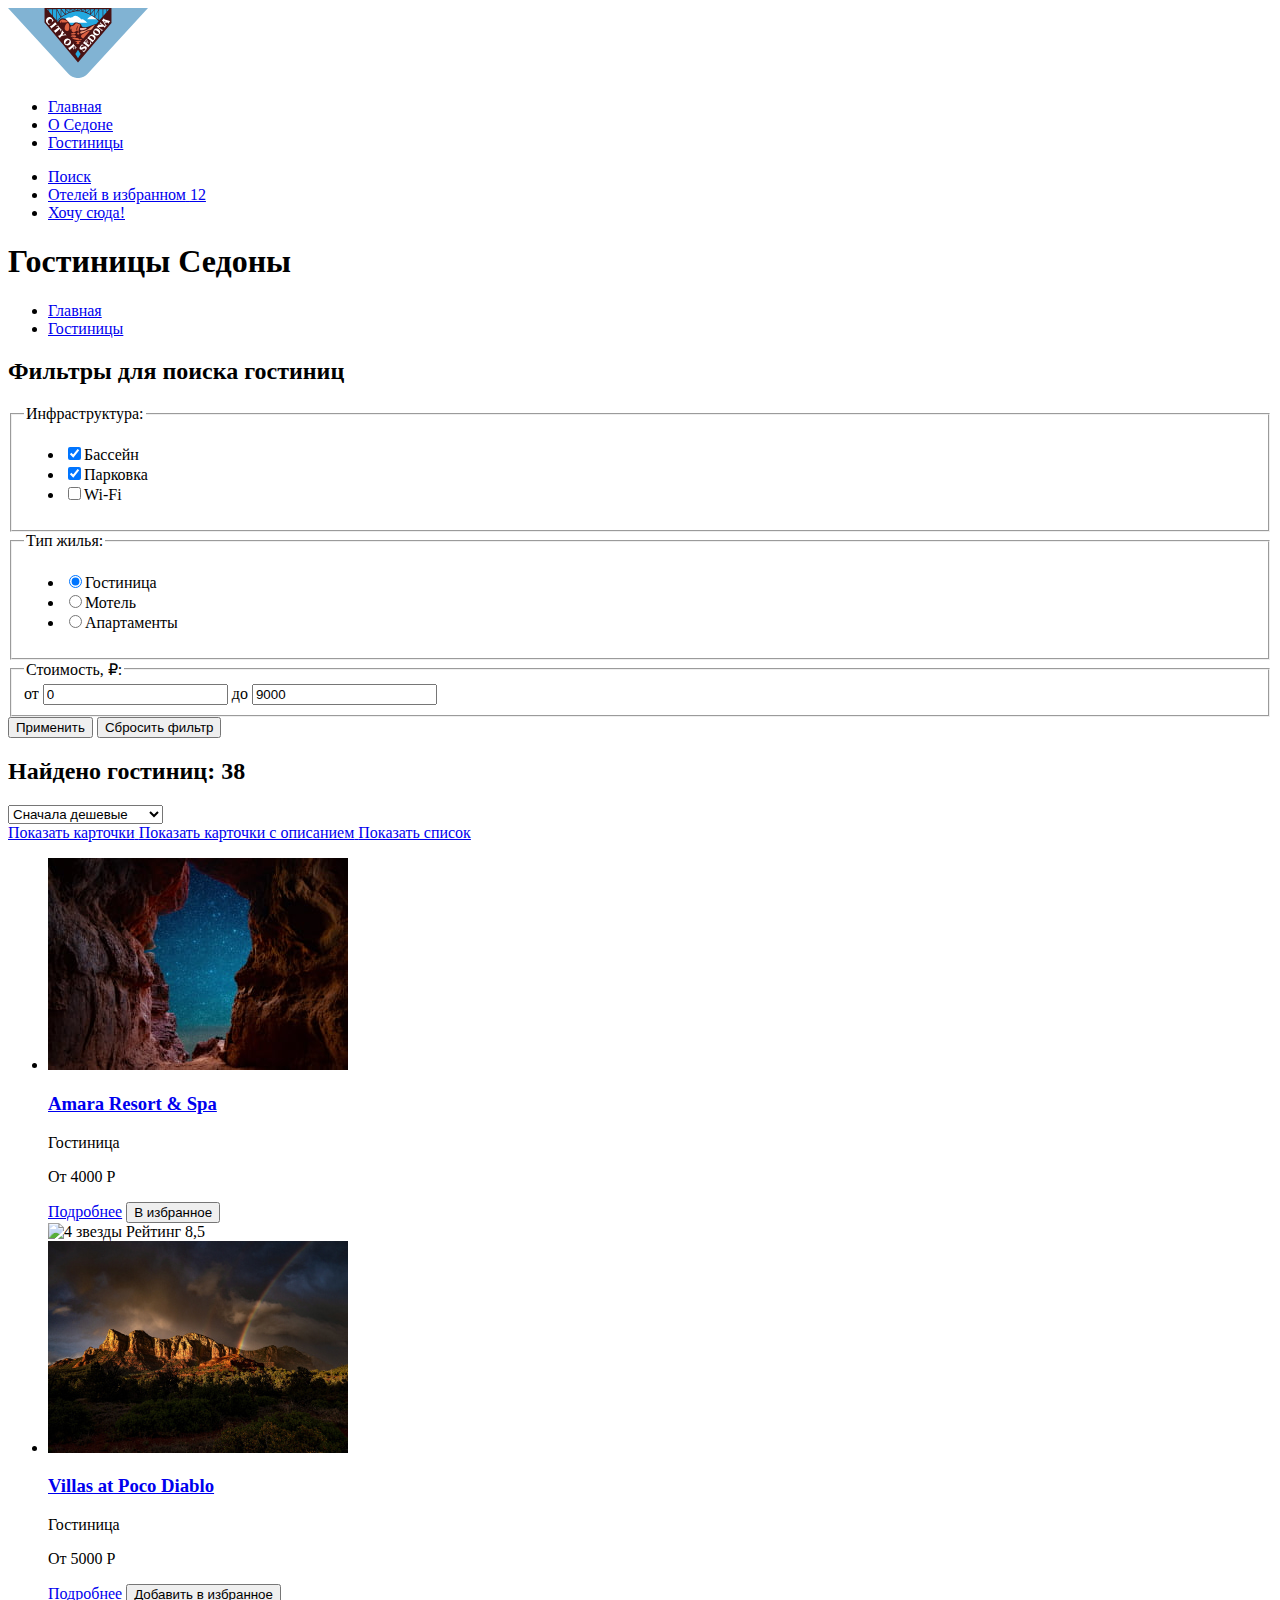
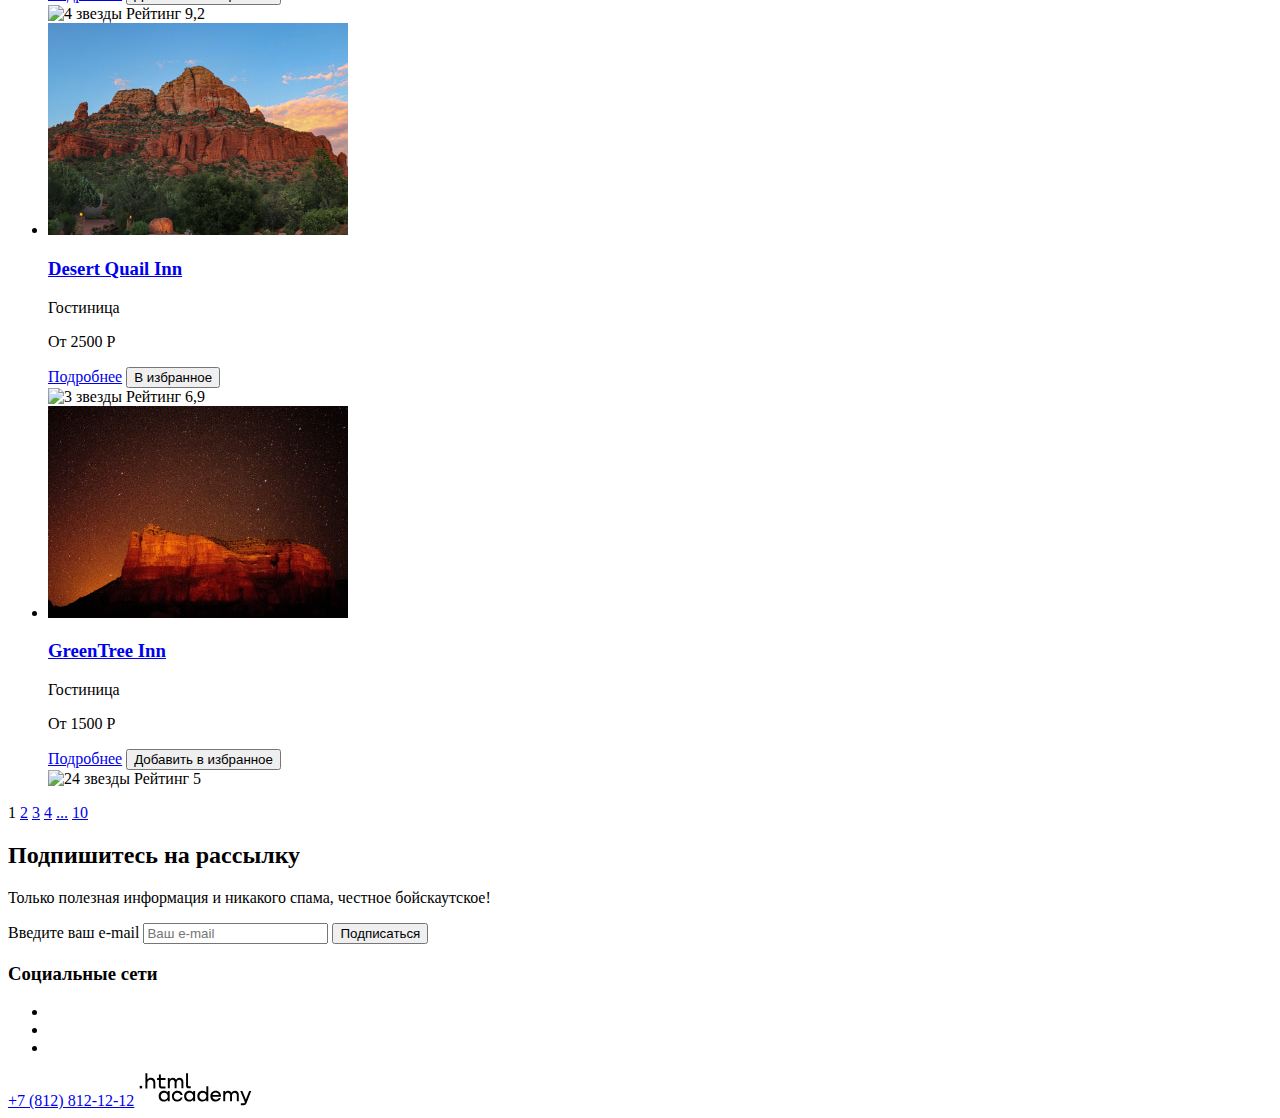
==== catalog.html @ e969164b "Исправляет контентные изображения" ====
<!DOCTYPE html>
<html lang="ru">

  <head>
    <meta charset="utf-8">
    <title>HTML Academy: Седона</title>
  </head>
    <!--header-->
    <header class="page-header">
      <a class="header-logo-link" href="index.html">
        <img class="header-logo" src="images/logo_header.svg" width="140" height="70" alt="Логотип Седоны">
      </a>
      <nav class="navigation">
        <ul class="navigation-list">
          <li class="navigation-item">
            <a class="navigation-link navigation-link-current" href="index.html" aria-current="page">Главная</a>
          </li>
          <li class="navigation-item">
            <a class="navigation-link" href="about.html">О Cедоне</a>
          </li>
          <li class="navigation-item">
            <a class="navigation-link" href="catalog.html">Гостиницы</a>
          </li>
        </ul>
      </nav>
      <nav class="navigation">
        <ul class="navigation-list navigation-user">
          <li class="navigation-user-item">
            <a class="navigation-link" href="#">
              <span class="visually-hidden">Поиск</span>
            </a>
          </li>
          <li class="navigation-user-item">
            <a class="navigation-link" href="#">
              <span class="visually-hidden">Отелей в избранном</span>
              <span class="count">12</span>
            </a>
          </li>
          <li class="navigation-user-item">
            <a class="navigation-link" href="#"> Хочу сюда!</a>
          </li>
        </ul>
      </nav>
    </header>

    <!--Основная часть страницы-->
    <main class="main-inner">
      <section class="inner-title">
        <h1 class="inner-title">Гостиницы Седоны</h1>
        <ul class="breadcrumbs">
          <li class="breadcrumbs-list">
            <a class="breadcrumbs-item" href="index.html">
              <span class="breadcrumbs-hidden">Главная</span>
            </a>
          </li>
          <li class="breadcrumbs-list">
            <a class="breadcrumbs-item" href="catalog.html">Гостиницы</a>
          </li>
        </ul>
      </section>
      <section class="catalog-hotels">
        <h2 class="visually-hidden">Фильтры для поиска гостиниц</h2>
        <form class="catalog-filters" action="https://echo.htmlacademy.ru/courses" method="get">
          <fieldset class="catalog-filters-group">
            <legend>Инфраструктура:</legend>
            <ul class="catalog-filters-list">
              <li class="catalog-filters-item">
                <label class="control">
                  <input class="control-input" type="checkbox" name="swimmingpool" checked>Бассейн
                </label>
              </li>
              <li class="catalog-filters-item">
                <label>
                  <input class="control-input" type="checkbox" name="parking" checked>Парковка
                </label>
              </li>
              <li class="catalog-filters-item">
                <label>
                  <input class="control-input" type="checkbox" name="wifi">Wi-Fi
                </label>
              </li>
            </ul>
          </fieldset>
          <fieldset>
            <legend>Тип жилья:</legend>
            <ul class="catalog-filters-list">
              <li class="catalog-filters-item">
                <label class="control">
                  <input class="control-input" type="radio" name="hotel-group" value="hotel" checked>Гостиница
                </label>
              </li>
              <li class="catalog-filters-item">
                <label>
                  <input class="control-input" type="radio" name="hotel-group" value="motel">Мотель
                </label>
              </li>
              <li class="catalog-filters-item">
                <label>
                  <input class="control-input" type="radio" name="hotel-group" value="apartments">Апартаменты
                </label>
              </li>
            </ul>
          </fieldset>
        </form>
        <form action="#" method="get">
          <fieldset>
            <legend class="catalog-filters-titles">Стоимость, ₽: </legend>
            <label>от
              <input class="field" type="number" name="price-from" value="0">
            </label>
            <label>до
              <input class="field" type="number" name="price-to" value="9000"></label>
          </fieldset>
          <button type="submit">Применить</button>
          <button type="reset">Сбросить фильтр</button>
        </form>
      </section>

      <section class="search-hotels">
        <h2 class="search-hotels-titles"> Найдено гостиниц: 38</h2>
        <select class="select-control" aria-label="сортировка">
          <option value="cheap">Сначала дешевые</option>
          <option value="expensive">Сначала дорогие</option>
          <option value="popular">Сначала популярные</option>
        </select>
        <div class="sort">
          <a class="sort sort-current" href="catalog.html?view=tile">
            <span class="visually-hidden">Показать карточки</span>
          </a>
          <a class="sort" href="catalog.html?view=card">
            <span class="visually-hidden">Показать карточки c описанием</span>
          </a>
          <a class="sort" href="catalog.html?view=list">
            <span class="visually-hidden">Показать список</span>
          </a>
          <!--Список гостиниц-->
        </div>
        <ul class="product-list">
          <li class="hotel-card">
            <a class="hotel-card-link" href="#">
              <img class="hotel-card-image" src="images/hotels/amara_resort_spa.jpg" width="300" height="212"  alt="Грот и звездное небо">
              <h3 class="hotel-card-title">Amara Resort & Spa</h3>
            </a>
            <p class="hotel-card-group">Гостиница</p>
            <p class="hotel-card-price">От 4000 Р</p>
            <a class="show-more" href="#">Подробнее</a>
            <button class="favotite">В избранное</button> <!-- почему у button используем class, почему нельзя type -->
            <div class="rating">
              <a class="rating-star-result" hidden>Звездность</a>
              <img class="rating-star-result" src="#" alt="4 звезды">
              <a class="reputation-result">Рейтинг 8,5</a>
            </div>
          </li>
          <li class="hotel-item">
            <a class="hotel-card-link" href="#">
              <img class="hotel-card-image" src="images/hotels/villas_at_poco_diablo.jpg" width="300" height="212" alt="Радуга в горах">
              <h3 class="hotel-card-title">Villas at Poco Diablo</h3>
            </a>
            <p class="hotel-card-group">Гостиница</p>
            <p class="hotel-card-price">От 5000 Р</p>
            <a class="show-more" href="#">Подробнее</a>
            <button class="favotite">Добавить в избранное</button>
            <div class="rating">
              <a class="rating-star-result" hidden>Звездность</a>
              <img class="rating-star-result" src="#" alt="4 звезды">
              <a class="reputation-result">Рейтинг 9,2</a>
            </div>
          </li>
          <li class="hotel-item">
            <a class="hotel-card-link" href="#">
              <img class="hotel-card-image" src="images/hotels/desert_quai_inn.jpg" width="300" height="212" alt="Голубое небо на фоне горы">
              <h3 class="hotel-card-title">Desert Quail Inn</h3>
            </a>
            <p class="hotel-card-group">Гостиница</p>
            <p class="hotel-card-price">От 2500 Р</p>
            <a class="show-more" href="#">Подробнее</a>
            <button class="favotite">В избранное</button>
            <div class="rating">
              <a class="rating-star-result" hidden>Звездность</a>
              <img class="rating-star-result" src="#" alt="3 звезды">
              <a class="reputation-result">Рейтинг 6,9</a>
            </div>
          </li>
          <li class="hotel-item">
            <a class="hotel-card-link" href="#">
              <img class="hotel-card-image" src="images/hotels/gree_tree_inn.jpg" width="300" height="212" alt="Горы на фоне звездного неба">
              <h3 class="hotel-card-title">GreenTree Inn</h3>
            </a>
            <p class="hotel-card-group">Гостиница</p>
            <p class="hotel-card-price">От 1500 Р</p>
            <a class="show-more" href="#">Подробнее</a>
            <button class="favotite">Добавить в избранное</button>
            <div class="rating">
              <a class="rating-star-result" hidden>Звездность</a>
              <img class="rating-star-result" src="#" alt="24 звезды">
              <a class="reputation-result">Рейтинг 5</a>
            </div>
          </li>
        </ul>
      </section>

      <nav class="pagination">
        <a class="pagination_link pagination_current">1</a>
        <a class="pagination_link" href="#">2</a>
        <a class="pagination_link" href="#">3</a>
        <a class="pagination_link" href="#">4</a>
        <a class="pagination_link" href="#">...</a>
        <a class="pagination_link" href="#">10</a>
      </nav>
      <section class="subscription">
        <h2 class="subscription-title">Подпишитесь на рассылку</h2>
        <p class="subscription-description">Только полезная информация и никакого спама, честное бойскаутское!</p>
        <form class="subscription-form" action="https://echo.htmlacademy.ru/" method="post">
          <label class="vissually-hidden" for="subscription-email">Введите ваш e-mail</label>
          <input class="field" type="email" name="subscription-email" placeholder="Ваш e-mail" id="subscription-email"
            required>
          <button class="button" type="submit">Подписаться</button>
        </form>
      </section>
    </main>

    <!--footer-->
    <footer class="page-footer">
      <section class="footer-socials">
        <h3 class="visually-hidden">Социальные сети</h3>
        <ul class="social-links">
          <li>
            <a class="social-links" href="https://vk.com/htmlacademy" target="_blank" aria-label="Наша группа в VK"></a>
          </li>
          <li>
            <a class="social-links" href="https://t.me/htmlacademy" target="_blank" aria-label="Наш канал в
              Телеграмм"></a>
          </li>
          <li>
            <a class="social-links" href="https://www.youtube.com/@HTMLAcademyTV" target="_blank"
            aria-label="Наш канал на Ютуб"></a>
          </li>
        </ul>
        <a href="tel:+78128121212">+7 (812) 812-12-12</a>
        <a class="htmlacademy-link" href="https://htmlacademy.ru">
          <img src="images/logo_footer.svg" width="115" height="33" alt="Разработано htmlacademy">
        </a>
      </section>
    </footer>
  </body>

</html>
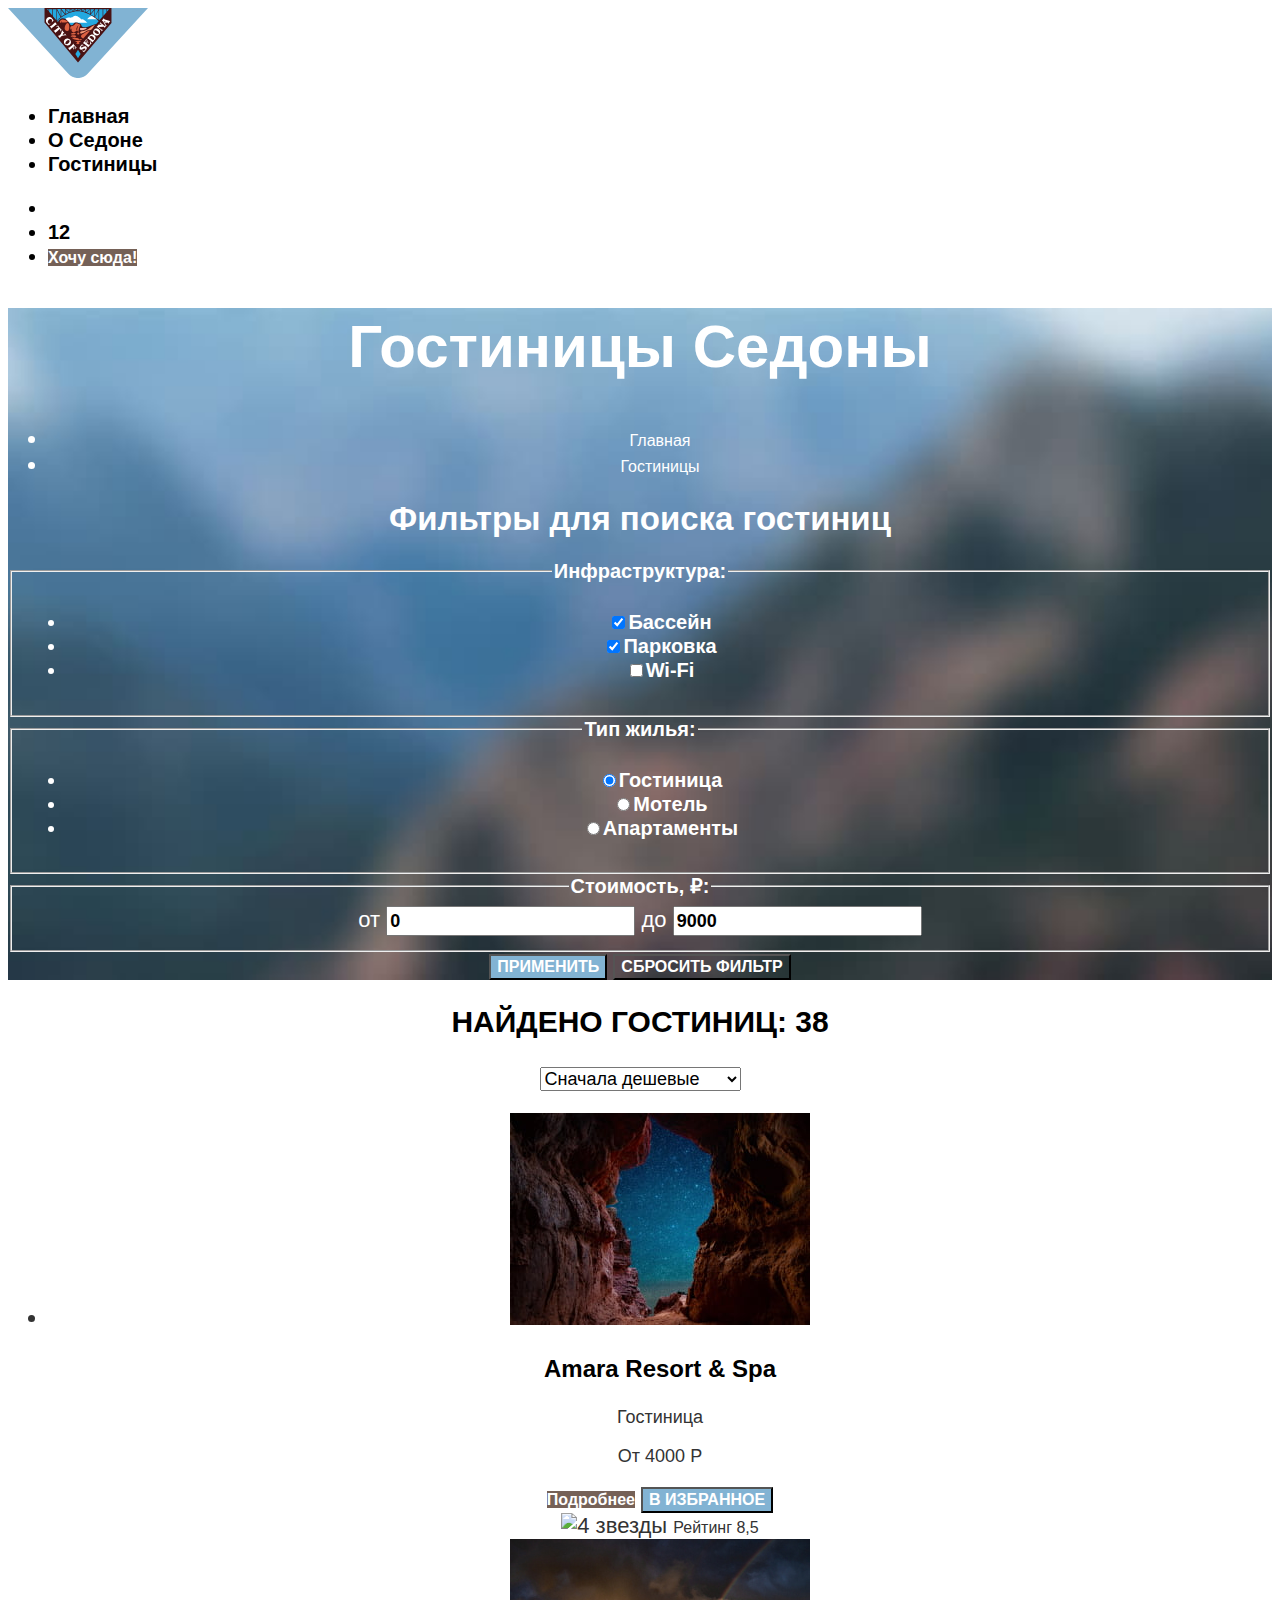
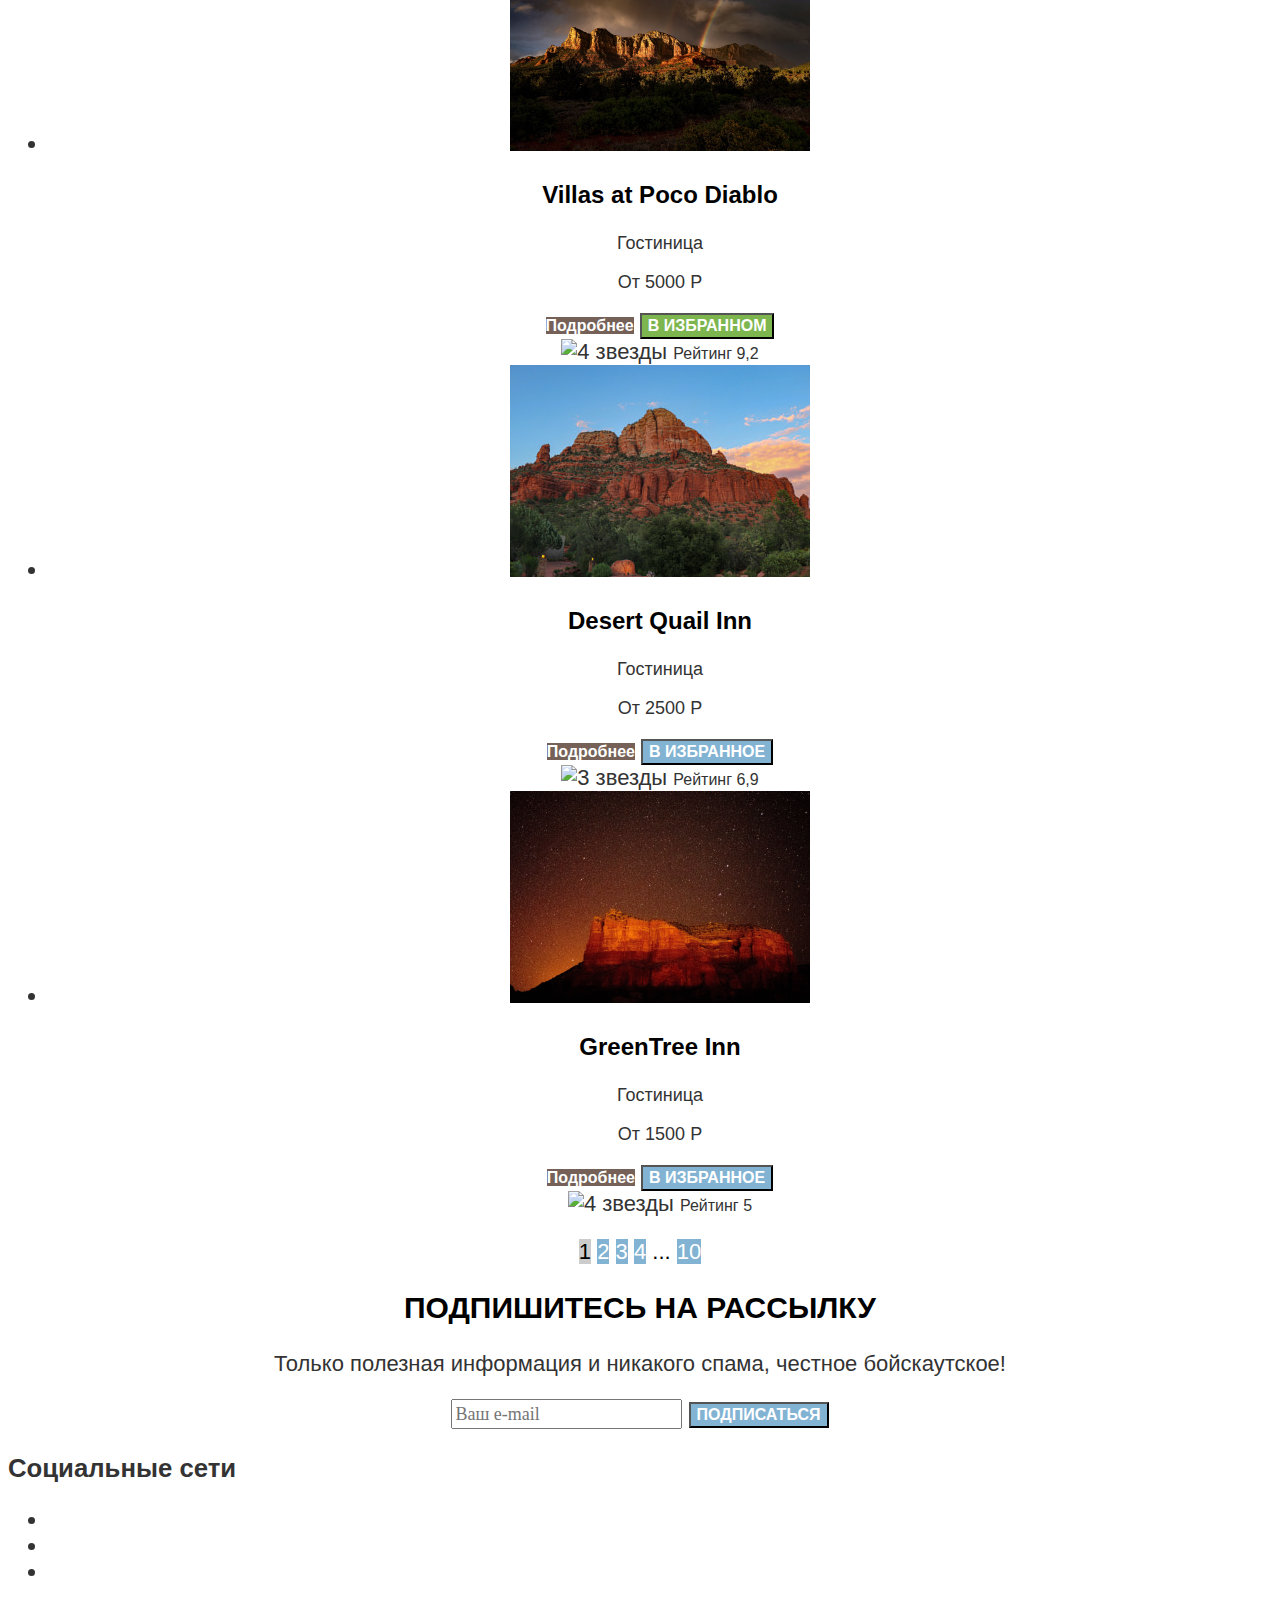
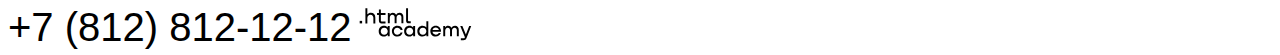
==== commit e75625e9: "Добавляет базовую стилизацию" ====
--- a/catalog.html
+++ b/catalog.html
@@ -4,7 +4,9 @@
   <head>
     <meta charset="utf-8">
     <title>HTML Academy: Седона</title>
+    <link rel="stylesheet" href="styles/styles.css">
   </head>
+
     <!--header-->
     <header class="page-header">
       <a class="header-logo-link" href="index.html">
@@ -15,6 +17,7 @@
           <li class="navigation-item">
             <a class="navigation-link navigation-link-current" href="index.html" aria-current="page">Главная</a>
           </li>
+          <!--Что за ::marker. Он только в панели разработчик появляется? -->
           <li class="navigation-item">
             <a class="navigation-link" href="about.html">О Cедоне</a>
           </li>
@@ -27,17 +30,17 @@
         <ul class="navigation-list navigation-user">
           <li class="navigation-user-item">
             <a class="navigation-link" href="#">
-              <span class="visually-hidden">Поиск</span>
+              <span class="visually-hidden" hidden>Поиск</span>
             </a>
           </li>
           <li class="navigation-user-item">
             <a class="navigation-link" href="#">
-              <span class="visually-hidden">Отелей в избранном</span>
+              <span class="visually-hidden" hidden>Отелей в избранном</span>
               <span class="count">12</span>
             </a>
           </li>
           <li class="navigation-user-item">
-            <a class="navigation-link" href="#"> Хочу сюда!</a>
+            <a class="navigation-button" href="#"> Хочу сюда!</a>
           </li>
         </ul>
       </nav>
@@ -45,75 +48,77 @@
 
     <!--Основная часть страницы-->
     <main class="main-inner">
-      <section class="inner-title">
-        <h1 class="inner-title">Гостиницы Седоны</h1>
-        <ul class="breadcrumbs">
-          <li class="breadcrumbs-list">
-            <a class="breadcrumbs-item" href="index.html">
-              <span class="breadcrumbs-hidden">Главная</span>
-            </a>
-          </li>
-          <li class="breadcrumbs-list">
-            <a class="breadcrumbs-item" href="catalog.html">Гостиницы</a>
-          </li>
-        </ul>
-      </section>
-      <section class="catalog-hotels">
-        <h2 class="visually-hidden">Фильтры для поиска гостиниц</h2>
-        <form class="catalog-filters" action="https://echo.htmlacademy.ru/courses" method="get">
-          <fieldset class="catalog-filters-group">
-            <legend>Инфраструктура:</legend>
-            <ul class="catalog-filters-list">
-              <li class="catalog-filters-item">
-                <label class="control">
-                  <input class="control-input" type="checkbox" name="swimmingpool" checked>Бассейн
-                </label>
-              </li>
-              <li class="catalog-filters-item">
-                <label>
-                  <input class="control-input" type="checkbox" name="parking" checked>Парковка
-                </label>
-              </li>
-              <li class="catalog-filters-item">
-                <label>
-                  <input class="control-input" type="checkbox" name="wifi">Wi-Fi
-                </label>
-              </li>
-            </ul>
-          </fieldset>
-          <fieldset>
-            <legend>Тип жилья:</legend>
-            <ul class="catalog-filters-list">
-              <li class="catalog-filters-item">
-                <label class="control">
-                  <input class="control-input" type="radio" name="hotel-group" value="hotel" checked>Гостиница
-                </label>
-              </li>
-              <li class="catalog-filters-item">
-                <label>
-                  <input class="control-input" type="radio" name="hotel-group" value="motel">Мотель
-                </label>
-              </li>
-              <li class="catalog-filters-item">
-                <label>
-                  <input class="control-input" type="radio" name="hotel-group" value="apartments">Апартаменты
-                </label>
-              </li>
-            </ul>
-          </fieldset>
-        </form>
-        <form action="#" method="get">
-          <fieldset>
-            <legend class="catalog-filters-titles">Стоимость, ₽: </legend>
-            <label>от
-              <input class="field" type="number" name="price-from" value="0">
-            </label>
-            <label>до
-              <input class="field" type="number" name="price-to" value="9000"></label>
-          </fieldset>
-          <button type="submit">Применить</button>
-          <button type="reset">Сбросить фильтр</button>
-        </form>
+    <section class="inner">   <!--Пришлось объединять в общий блок тегом section.В связи с этим в малых блоках section заменила на div. Верно ли это-->
+        <div class="inner-header">
+          <h1 class="inner-header-title">Гостиницы Седоны</h1>
+          <ul class="breadcrumbs">
+            <li class="breadcrumbs-list">
+              <a class="breadcrumbs-item" href="index.html">
+                <span class="breadcrumbs-hidden">Главная</span>
+              </a>
+            </li>
+            <li class="breadcrumbs-list">
+              <a class="breadcrumbs-item" href="catalog.html">Гостиницы</a>
+            </li>
+          </ul>
+        </div>
+        <div class="catalog-hotels">
+          <h2 class="visually-hidden">Фильтры для поиска гостиниц</h2>
+          <form class="catalog-filters" action="https://echo.htmlacademy.ru/courses" method="get">
+            <fieldset class="catalog-filters-group">
+              <legend class="catalog-filters-group">Инфраструктура:</legend>
+              <ul class="catalog-filters-list">
+                <li class="catalog-filters-item">
+                  <label class="control">
+                    <input class="control-input" type="checkbox" name="swimmingpool" checked>Бассейн
+                  </label>
+                </li>
+                <li class="catalog-filters-item">
+                  <label>
+                    <input class="control-input" type="checkbox" name="parking" checked>Парковка
+                  </label>
+                </li>
+                <li class="catalog-filters-item">
+                  <label>
+                    <input class="control-input" type="checkbox" name="wifi">Wi-Fi
+                  </label>
+                </li>
+              </ul>
+            </fieldset>
+            <fieldset class="catalog-filters-group">
+              <legend class="catalog-filters-group">Тип жилья:</legend>
+              <ul class="catalog-filters-list">
+                <li class="catalog-filters-item">
+                  <label class="control">
+                    <input class="control-input" type="radio" name="hotel-group" value="hotel" checked>Гостиница
+                  </label>
+                </li>
+                <li class="catalog-filters-item">
+                  <label>
+                    <input class="control-input" type="radio" name="hotel-group" value="motel">Мотель
+                  </label>
+                </li>
+                <li class="catalog-filters-item">
+                  <label>
+                    <input class="control-input" type="radio" name="hotel-group" value="apartments">Апартаменты
+                  </label>
+                </li>
+              </ul>
+            </fieldset>
+          </form>
+          <form action="#" method="get">
+            <fieldset>
+              <legend class="catalog-filters-group">Стоимость, ₽: </legend>
+              <label>от
+                <input class="field" type="number" name="price-from" value="0">
+              </label>
+              <label>до
+                <input class="field" type="number" name="price-to" value="9000"></label>
+            </fieldset>
+            <button class="button" type="submit">Применить</button>
+            <button class="button-reset" type="reset">Сбросить фильтр</button>
+          </form>
+        </div>
       </section>
 
       <section class="search-hotels">
@@ -125,16 +130,16 @@
         </select>
         <div class="sort">
           <a class="sort sort-current" href="catalog.html?view=tile">
-            <span class="visually-hidden">Показать карточки</span>
+            <span class="visually-hidden" hidden>Показать карточки</span>
           </a>
           <a class="sort" href="catalog.html?view=card">
-            <span class="visually-hidden">Показать карточки c описанием</span>
+            <span class="visually-hidden" hidden>Показать карточки c описанием</span>
           </a>
           <a class="sort" href="catalog.html?view=list">
-            <span class="visually-hidden">Показать список</span>
+            <span class="visually-hidden" hidden>Показать список</span>
           </a>
-          <!--Список гостиниц-->
         </div>
+ <!--Список гостиниц-->
         <ul class="product-list">
           <li class="hotel-card">
             <a class="hotel-card-link" href="#">
@@ -144,7 +149,7 @@
             <p class="hotel-card-group">Гостиница</p>
             <p class="hotel-card-price">От 4000 Р</p>
             <a class="show-more" href="#">Подробнее</a>
-            <button class="favotite">В избранное</button> <!-- почему у button используем class, почему нельзя type -->
+            <button class="favotite">В избранное</button>
             <div class="rating">
               <a class="rating-star-result" hidden>Звездность</a>
               <img class="rating-star-result" src="#" alt="4 звезды">
@@ -159,7 +164,7 @@
             <p class="hotel-card-group">Гостиница</p>
             <p class="hotel-card-price">От 5000 Р</p>
             <a class="show-more" href="#">Подробнее</a>
-            <button class="favotite">Добавить в избранное</button>
+            <button class="favotite-added">В избранном</button>
             <div class="rating">
               <a class="rating-star-result" hidden>Звездность</a>
               <img class="rating-star-result" src="#" alt="4 звезды">
@@ -189,10 +194,10 @@
             <p class="hotel-card-group">Гостиница</p>
             <p class="hotel-card-price">От 1500 Р</p>
             <a class="show-more" href="#">Подробнее</a>
-            <button class="favotite">Добавить в избранное</button>
-            <div class="rating">
-              <a class="rating-star-result" hidden>Звездность</a>
-              <img class="rating-star-result" src="#" alt="24 звезды">
+            <button class="favotite">В избранное</button>
+            <div class="rating">
+              <a class="rating-star-result" hidden>Звездность</a>
+              <img class="rating-star-result" src="#" alt="4 звезды">
               <a class="reputation-result">Рейтинг 5</a>
             </div>
           </li>
@@ -200,19 +205,20 @@
       </section>
 
       <nav class="pagination">
-        <a class="pagination_link pagination_current">1</a>
-        <a class="pagination_link" href="#">2</a>
-        <a class="pagination_link" href="#">3</a>
-        <a class="pagination_link" href="#">4</a>
-        <a class="pagination_link" href="#">...</a>
-        <a class="pagination_link" href="#">10</a>
+        <a class="pagination-link pagination-current">1</a>
+        <a class="pagination-link" href="#">2</a>
+        <a class="pagination-link" href="#">3</a>
+        <a class="pagination-link" href="#">4</a>
+        <a class="pagination-link-points" href="#">...</a>
+        <a class="pagination-link" href="#">10</a>
       </nav>
-      <section class="subscription">
-        <h2 class="subscription-title">Подпишитесь на рассылку</h2>
-        <p class="subscription-description">Только полезная информация и никакого спама, честное бойскаутское!</p>
-        <form class="subscription-form" action="https://echo.htmlacademy.ru/" method="post">
-          <label class="vissually-hidden" for="subscription-email">Введите ваш e-mail</label>
-          <input class="field" type="email" name="subscription-email" placeholder="Ваш e-mail" id="subscription-email"
+     <!--Подписка-->
+      <section class="subscription-catalog">
+        <h2 class="subscription-catalog-title">Подпишитесь на рассылку</h2>
+        <p class="subscription-catalog-description">Только полезная информация и никакого спама, честное бойскаутское!</p>
+        <form class="subscription-catalog-form" action="https://echo.htmlacademy.ru/" method="post">
+          <label class="vissually-hidden" for="subscription-catalog-email" hidden>Введите ваш e-mail</label>
+          <input class="field-e-mail" type="email" name="subscription-catalog-email" placeholder="Ваш e-mail" id="subscription-catalog-email"
             required>
           <button class="button" type="submit">Подписаться</button>
         </form>
@@ -236,7 +242,7 @@
             aria-label="Наш канал на Ютуб"></a>
           </li>
         </ul>
-        <a href="tel:+78128121212">+7 (812) 812-12-12</a>
+        <a class=phone href="tel:+78128121212">+7 (812) 812-12-12</a>
         <a class="htmlacademy-link" href="https://htmlacademy.ru">
           <img src="images/logo_footer.svg" width="115" height="33" alt="Разработано htmlacademy">
         </a>
--- a/styles/styles.css
+++ b/styles/styles.css
@@ -0,0 +1,295 @@
+@font-face {
+  font-family: "PT Sans";
+  font-style: normal;
+  font-weight: 400;
+  src: url("../fonts/ptsans-400.woff2") format("woff2");
+    font-display: swap;
+}
+@font-face {
+  font-family: "PT Sans";
+  font-style: normal;
+  font-weight: 700;
+  src: url("../fonts/ptsans-700.woff2") format("woff2");
+  font-display: swap;
+}
+
+body {
+  font-family: "PT Sans", sans-serif;
+  font-size: 22px;
+  line-height: 26px;
+  font-style: normal;
+  font-weight: 400;
+  color: rgba(51, 51, 51, 1);
+  background-color: rgba(255, 255, 255, 1);
+}
+
+.navigation {
+  font-size: 20px;
+  Line-height:24px;
+  font-weight: 700;
+  color: rgba(0, 0, 0, 1);
+}
+
+.navigation-button {
+  font-size: 16px;
+  Line-height:20px;
+  font-weight: 700;
+  color: rgba(255, 255, 255, 1);
+  text-decoration: none;
+  background-color: rgba(117, 97, 87, 1);
+}
+
+.navigation-link {
+  font-size: 20px;
+  Line-height:24px;
+  font-weight: 700;
+  color: rgba(0, 0, 0, 1);
+  text-decoration: none;
+}
+
+.main-inner {
+  background-size: cover; /*есть мысль, что это лишнее*/
+  /*color: rgba(51, 51, 51, 1);*/
+  background-color: rgba(255, 255, 255, 1);
+  text-align: center;
+}
+
+.slogan {
+  color: rgba(0, 0, 0, 1);
+  background-color: rgba(131, 179, 211, 0.4);
+  background-image: url("../images/mountains_background.jpg");  /*не пойму почему пропала нижняя часть изображения*/
+  background-size: cover;
+  background-repeat:no-repeat;
+}
+
+.advantages-title, .services-title-general, .booking-title, .search-hotels-titles {
+  font-size: 30px;
+  Line-height:36px;
+  font-weight: 700;
+  text-transform:uppercase;
+  color: rgba(0, 0, 0, 1);
+}
+
+.advantages-item {
+  background-color: rgba(131, 179, 211, 0.12);
+}
+.advantagesm-item {
+  background-color: rgba(131, 179, 211, 0.2);
+}
+
+.advantages-item-blue {
+  background-color:rgba(130, 179, 211, 1);
+  color:rgba(255, 255, 255, 1);
+}
+
+.advantages-item-blue-title{
+  font-size: 24px;
+  Line-height: 28px;
+  font-weight: 700;
+  color: rgba(255, 255, 255, 1);
+  text-transform:uppercase;
+}
+
+.advantages-item-title, .services-title {
+  font-size: 24px;
+  Line-height: 28px;
+  font-weight: 700;
+  text-align: center;
+  text-transform:uppercase;
+  color: rgba(0, 0, 0, 1);
+}
+
+.advantages-item-description, .services-description, .hotel-card-group, .hotel-card-price {
+  font-size: 18px;
+  Line-height: 21px;
+  font-weight: 400;
+  text-align: center;
+}
+
+.services-item:first-child, .services-item:last-child {
+  background-color: rgba(131, 179, 211, 0.12);
+}
+
+.subscription {
+  background-color: rgba(131, 179, 211, 1);
+  color:rgba(255, 255, 255, 1);
+  background-image: url("../images/background_subscription.jpg"); /*не пойму почему пропала нижняя часть изображения*/
+  background-size: cover;
+  background-repeat:no-repeat;
+}
+
+.subscription-title {
+  font-size: 30px;
+  font-weight: 700;
+  line-height: 36px;
+  color:rgba(255, 255, 255, 1);
+  text-transform:uppercase;
+}
+
+.inner{
+  background-color: rgba(131, 179, 211, 1);
+  color:rgba(255, 255, 255, 1);
+  background-image: url("../images/mountains_background_page_2.jpg"); /*не пойму почему пропала нижняя часть изображения*/
+  background-size: cover;
+  background-repeat:no-repeat;
+}
+
+.catalog-filters-group {
+  font-size: 20px;
+  Line-height:24px;
+  font-weight: 700;
+  color: rgba(255, 255, 255, 1);
+}
+
+button {
+  background-color: rgba(117, 97, 87, 1);
+  color:rgba(255, 255, 255, 1);
+  font-size: 20px;
+  line-height: 36px;
+  font-weight: 700;
+  text-transform:uppercase;
+}
+
+.button {
+  background-color:rgba(130, 179, 211, 1);
+  color:rgba(255, 255, 255, 1);
+  font-size: 20px;
+  line-height: 36px;
+  font-weight: 400;
+}
+
+.field-e-mail{
+  font-family: PT Sans;
+  font-size: 18px;
+  font-weight: 400;
+  line-height: 24px;
+  color:rgba(255, 255, 255, 1);
+}
+
+.phone {
+font-size: 40px;
+line-height: 40px;
+font-weight: 400;
+color: rgba(0, 0, 0, 1);
+text-decoration: none;
+}
+
+.inner-header-title {
+  font-size: 60px;
+  line-height: 78px;
+  font-weight: 700;
+}
+
+.breadcrumbs-item{
+  font-size: 16px;
+  line-height: 21px;
+  font-weight: 400;
+  color:rgba(255, 255, 255, 1);
+  text-decoration: none;
+  text-align: left;
+}
+
+.control-input {
+  font-size: 18px;
+  line-height: 23px;
+  font-weight: 400;
+}
+
+.field {
+font-size: 18px;
+line-height: 24px;
+font-weight: 700;
+}
+
+form .button  {
+font-size: 16px;
+line-height: 20px;
+font-weight: 700;
+}
+
+form .button-reset  {
+  font-size: 16px;
+  line-height: 20px;
+  font-weight: 700;
+  background-color:rgba(130, 179, 211, 0); /*не придумала как по-другому убрать фон кнопки, но появился вопрос - как убрать тень*/
+  }
+
+.select-control {
+  font-size: 18px;
+  line-height: 21px;
+}
+
+.hotel-card-title {
+  font-size: 24px;
+  line-height: 28px;
+  font-weight: 700;
+  color: rgba(0, 0, 0, 1);
+  text-decoration: none;
+  }
+
+.hotel-card-link {
+font-size: 24px;
+line-height: 28px;
+font-weight: 700;
+color: rgba(0, 0, 0, 1);
+text-decoration: none;
+}
+
+.show-more {
+font-size: 16px;
+font-weight: 700;
+line-height: 20px;
+color: rgba(255, 255, 255, 1);
+text-decoration: none;
+background-color:rgba(117, 97, 87, 1);
+}
+
+.favotite {
+font-size: 16px;
+font-weight: 700;
+line-height: 20px;
+color: rgba(255, 255, 255, 1);
+background-color: rgba(130, 179, 211, 1);
+}
+
+.favotite-added {
+  font-size: 16px;
+font-weight: 700;
+line-height: 20px;
+color: rgba(255, 255, 255, 1);
+background-color: rgba(125, 181, 79, 1);
+}
+
+.reputation-result {
+font-size: 16px;
+font-weight: 400;
+line-height: 20px;
+
+}
+
+.pagination-link {
+  background-color:rgba(130, 179, 211, 1);
+    color: rgba(255, 255, 255, 1);
+  text-decoration: none;
+}
+
+.pagination-current {
+  background-color:rgba(0, 0, 0, 0.2);
+  color: rgba(0, 0, 0, 1);
+
+}
+
+.pagination-link-points {
+  background-color: rgba(255, 255, 255, 1);
+  color: rgba(0, 0, 0, 1);
+  text-decoration: none;
+}
+
+.subscription-catalog-title {
+  font-size: 30px;
+  font-weight: 700;
+  line-height: 36px;
+  color:rgba(0, 0, 0, 1);
+  background-color: rgba(255, 255, 255, 1);
+  text-transform:uppercase;
+}
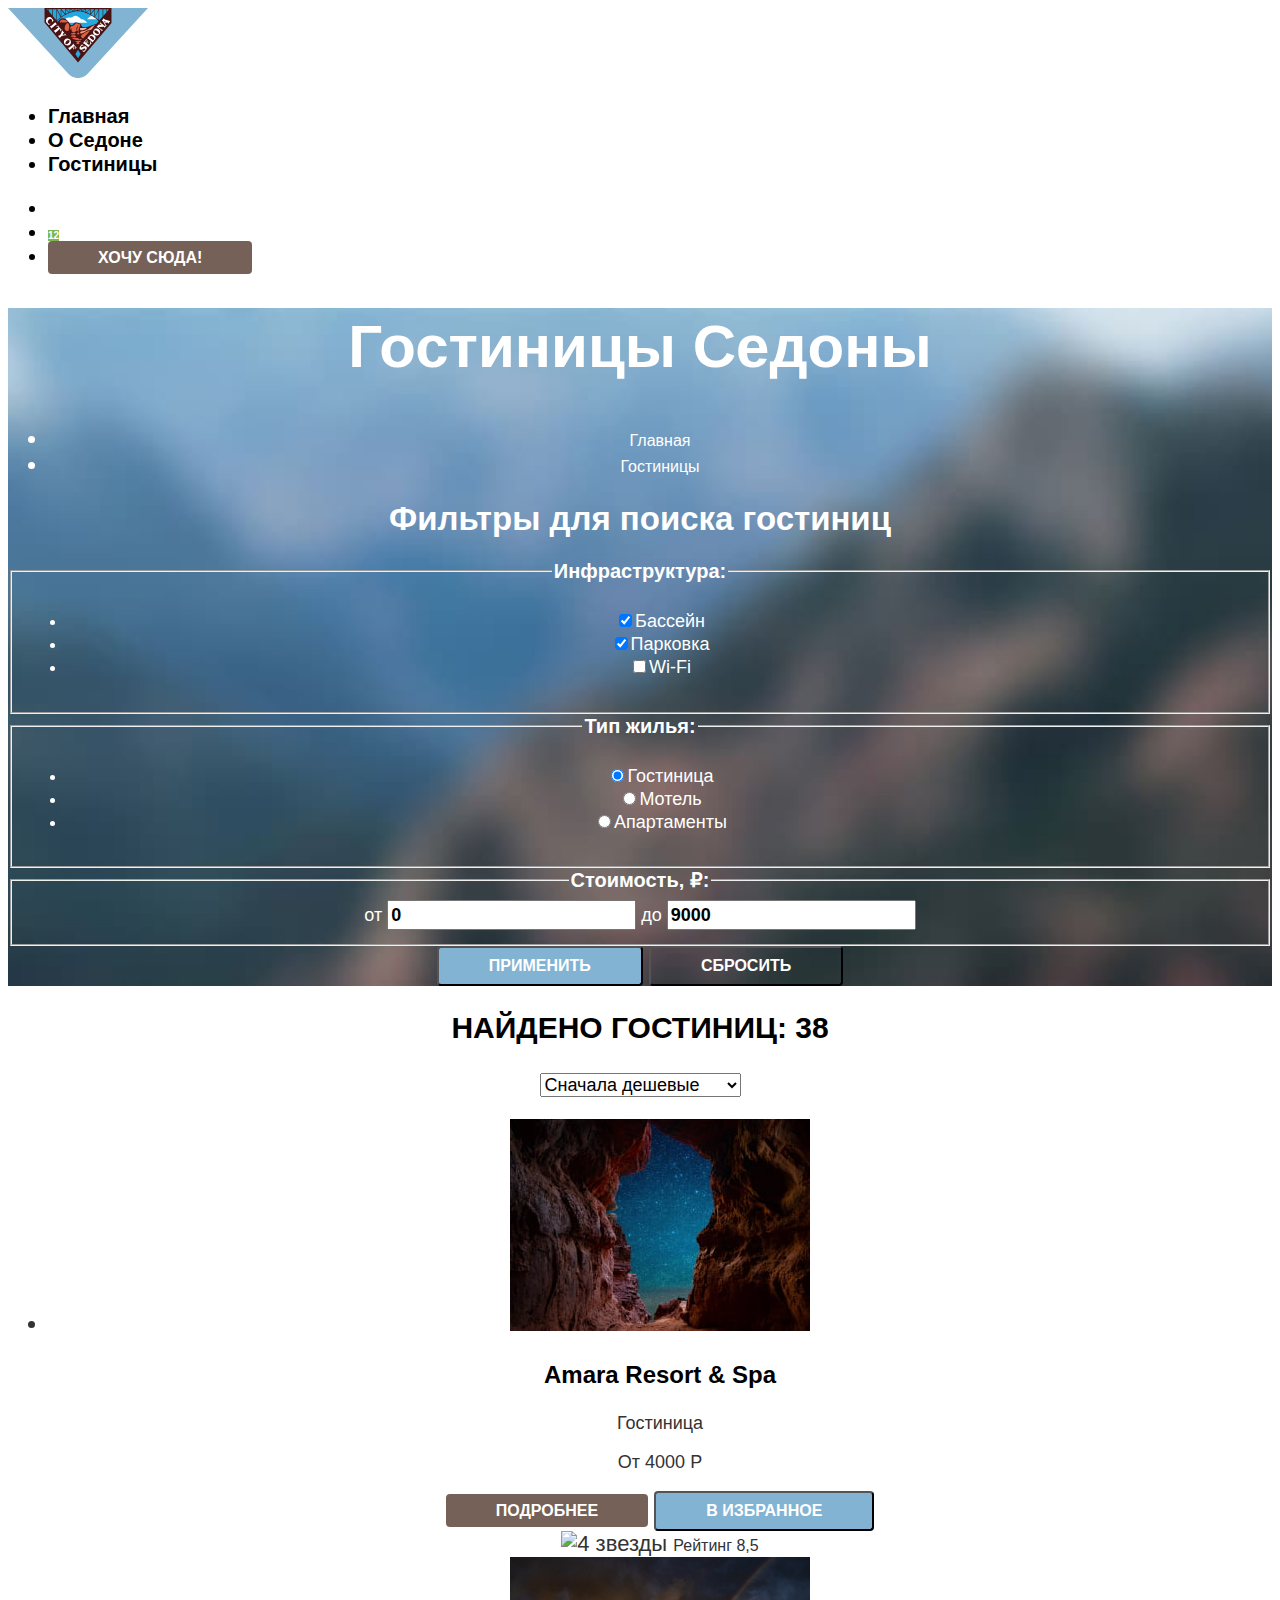
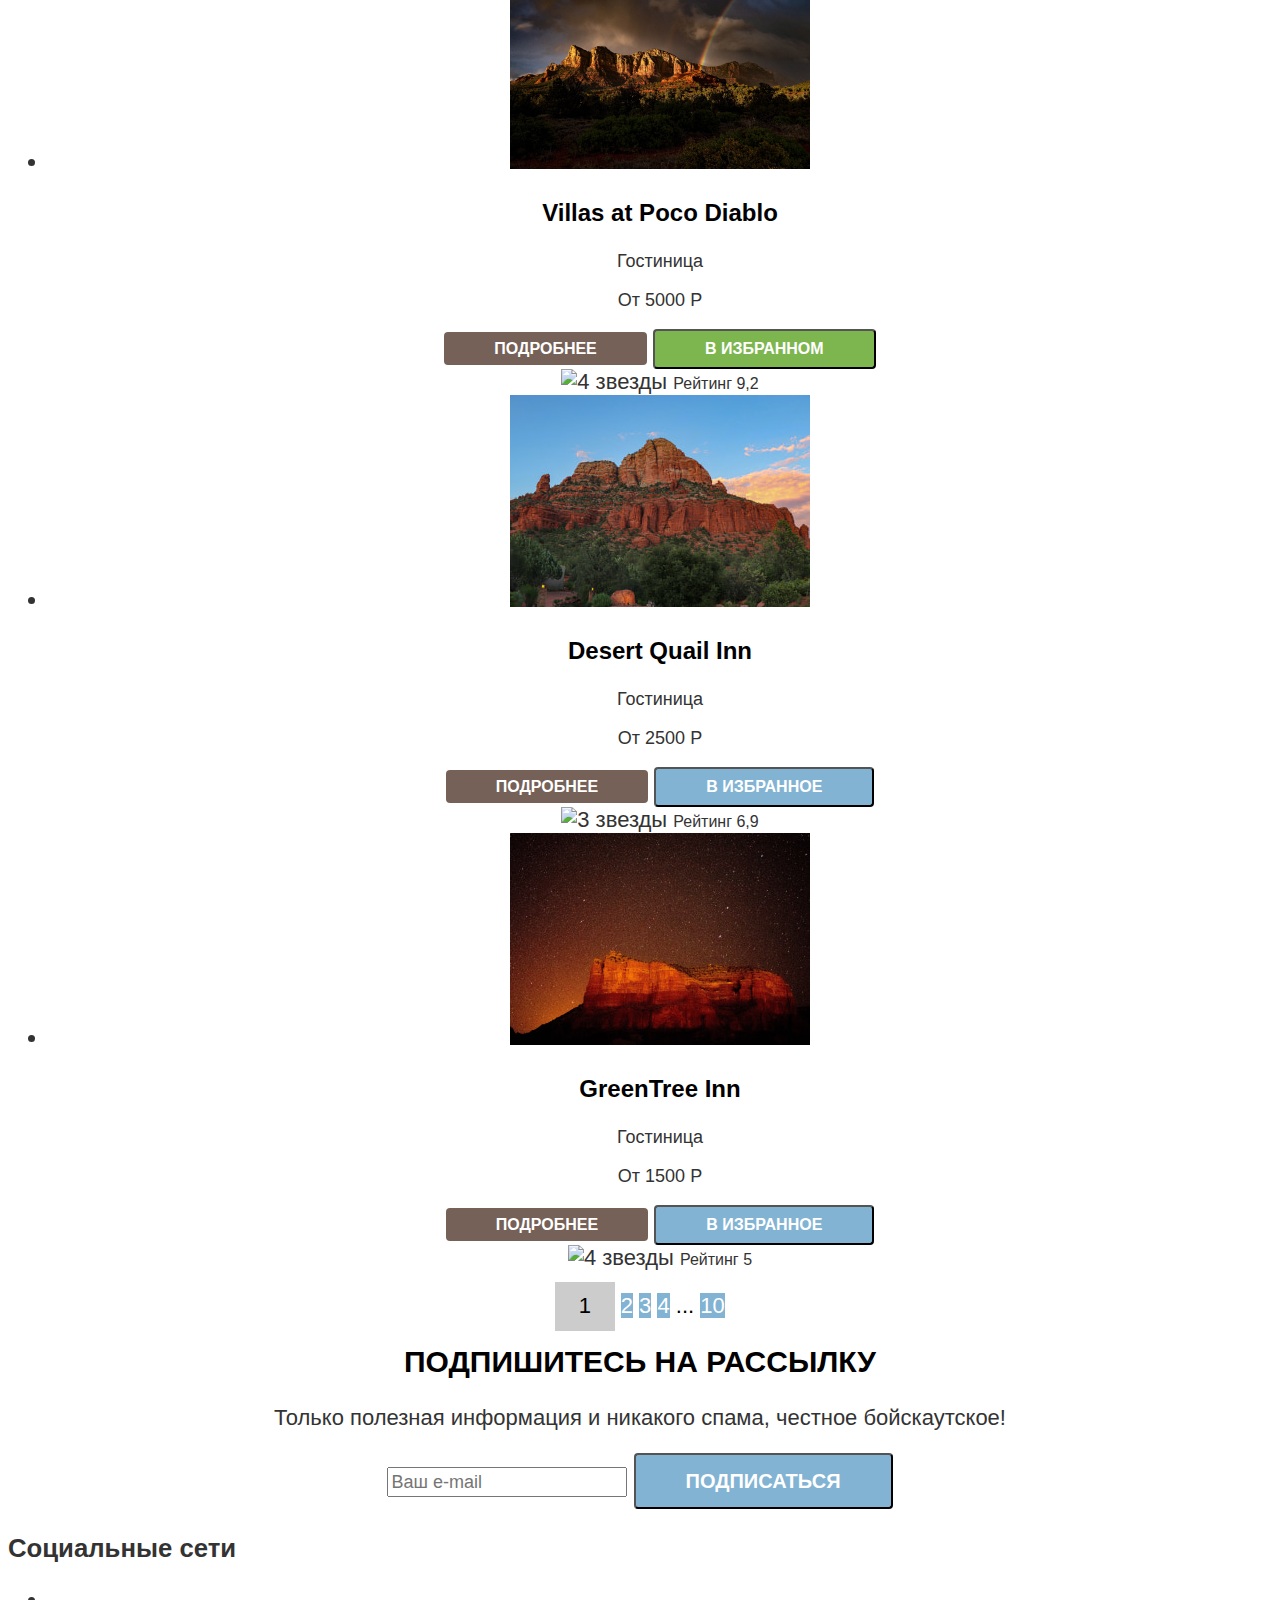
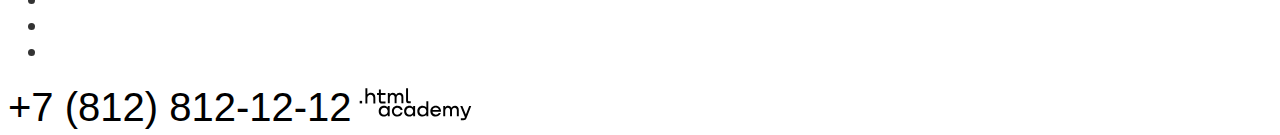
==== commit ec5c70e8: "Добавляет исправления по базовой стилизации" ====
--- a/catalog.html
+++ b/catalog.html
@@ -106,18 +106,16 @@
               </ul>
             </fieldset>
           </form>
-          <form action="#" method="get">
             <fieldset>
               <legend class="catalog-filters-group">Стоимость, ₽: </legend>
-              <label>от
+              <label class="limitation">от
                 <input class="field" type="number" name="price-from" value="0">
               </label>
-              <label>до
+              <label class="limitation">до
                 <input class="field" type="number" name="price-to" value="9000"></label>
             </fieldset>
-            <button class="button" type="submit">Применить</button>
-            <button class="button-reset" type="reset">Сбросить фильтр</button>
-          </form>
+            <button class="button-apply" type="submit">Применить</button>
+            <button class="button-reset" type="reset">Сбросить</button>
         </div>
       </section>
 
--- a/styles/styles.css
+++ b/styles/styles.css
@@ -19,44 +19,77 @@
   line-height: 26px;
   font-style: normal;
   font-weight: 400;
-  color: rgba(51, 51, 51, 1);
-  background-color: rgba(255, 255, 255, 1);
+  color: #333333;
+  background-color: #FFFFFF;
+}
+
+button {
+  font-family:inherit;
+  background-color: #756157;
+  color:#FFFFFF;
+  font-size: 20px;
+  line-height: 36px;
+  font-weight: 700;
+  text-transform:uppercase;
+  padding: 8px 50px 8px 50px;
+  border-radius: 4px;
+}
+
+.button {
+  font-family:inherit;
+  background-color:#82B3D3;
+  color:#FFFFFF;
+  font-size: 20px;
+  line-height: 36px;
+  padding: 8px 50px 8px 50px;
 }
 
 .navigation {
   font-size: 20px;
   Line-height:24px;
   font-weight: 700;
-  color: rgba(0, 0, 0, 1);
+  color: #000000;
 }
 
 .navigation-button {
   font-size: 16px;
   Line-height:20px;
   font-weight: 700;
-  color: rgba(255, 255, 255, 1);
-  text-decoration: none;
-  background-color: rgba(117, 97, 87, 1);
+  color: #FFFFFF;
+  text-transform:uppercase;
+  text-decoration: none;
+  background-color: #756157;
+  padding: 8px 50px 8px 50px;
+  border-radius: 4px;
 }
 
 .navigation-link {
   font-size: 20px;
   Line-height:24px;
   font-weight: 700;
-  color: rgba(0, 0, 0, 1);
+  color: #000000;
   text-decoration: none;
 }
 
 .main-inner {
   background-size: cover; /*есть мысль, что это лишнее*/
-  /*color: rgba(51, 51, 51, 1);*/
-  background-color: rgba(255, 255, 255, 1);
+  /*color: #333333;*/
+  background-color: #FFFFFF;
   text-align: center;
 }
 
+.count {
+font-size: 10px;
+
+line-height: 10px;
+background-color:#7DB54F;
+color:#FFFFFF;
+}
+
+
 .slogan {
-  color: rgba(0, 0, 0, 1);
-  background-color: rgba(131, 179, 211, 0.4);
+  color: #000000;
+  background-color: #82a9c4;
   background-image: url("../images/mountains_background.jpg");  /*не пойму почему пропала нижняя часть изображения*/
   background-size: cover;
   background-repeat:no-repeat;
@@ -67,7 +100,7 @@
   Line-height:36px;
   font-weight: 700;
   text-transform:uppercase;
-  color: rgba(0, 0, 0, 1);
+  color: #000000;
 }
 
 .advantages-item {
@@ -78,15 +111,15 @@
 }
 
 .advantages-item-blue {
-  background-color:rgba(130, 179, 211, 1);
-  color:rgba(255, 255, 255, 1);
+  background-color:#82B3D3;
+  color:#FFFFFF;
 }
 
 .advantages-item-blue-title{
   font-size: 24px;
   Line-height: 28px;
   font-weight: 700;
-  color: rgba(255, 255, 255, 1);
+  color: #FFFFFF;
   text-transform:uppercase;
 }
 
@@ -96,13 +129,12 @@
   font-weight: 700;
   text-align: center;
   text-transform:uppercase;
-  color: rgba(0, 0, 0, 1);
+  color: #000000;
 }
 
 .advantages-item-description, .services-description, .hotel-card-group, .hotel-card-price {
   font-size: 18px;
   Line-height: 21px;
-  font-weight: 400;
   text-align: center;
 }
 
@@ -111,8 +143,8 @@
 }
 
 .subscription {
-  background-color: rgba(131, 179, 211, 1);
-  color:rgba(255, 255, 255, 1);
+  background-color: #83b3d3;
+  color:#FFFFFF;
   background-image: url("../images/background_subscription.jpg"); /*не пойму почему пропала нижняя часть изображения*/
   background-size: cover;
   background-repeat:no-repeat;
@@ -122,13 +154,13 @@
   font-size: 30px;
   font-weight: 700;
   line-height: 36px;
-  color:rgba(255, 255, 255, 1);
+  color:#FFFFFF;
   text-transform:uppercase;
 }
 
 .inner{
-  background-color: rgba(131, 179, 211, 1);
-  color:rgba(255, 255, 255, 1);
+  background-color: #83b3d3;
+  color:#FFFFFF;
   background-image: url("../images/mountains_background_page_2.jpg"); /*не пойму почему пропала нижняя часть изображения*/
   background-size: cover;
   background-repeat:no-repeat;
@@ -138,39 +170,20 @@
   font-size: 20px;
   Line-height:24px;
   font-weight: 700;
-  color: rgba(255, 255, 255, 1);
-}
-
-button {
-  background-color: rgba(117, 97, 87, 1);
-  color:rgba(255, 255, 255, 1);
-  font-size: 20px;
-  line-height: 36px;
-  font-weight: 700;
-  text-transform:uppercase;
-}
-
-.button {
-  background-color:rgba(130, 179, 211, 1);
-  color:rgba(255, 255, 255, 1);
-  font-size: 20px;
-  line-height: 36px;
-  font-weight: 400;
+  color: #FFFFFF;
 }
 
 .field-e-mail{
-  font-family: PT Sans;
-  font-size: 18px;
-  font-weight: 400;
+  font-family: inherit;
+  font-size: 18px;
   line-height: 24px;
-  color:rgba(255, 255, 255, 1);
+  color:#FFFFFF;
 }
 
 .phone {
 font-size: 40px;
 line-height: 40px;
-font-weight: 400;
-color: rgba(0, 0, 0, 1);
+color: #000000;
 text-decoration: none;
 }
 
@@ -183,31 +196,38 @@
 .breadcrumbs-item{
   font-size: 16px;
   line-height: 21px;
-  font-weight: 400;
-  color:rgba(255, 255, 255, 1);
+  color:#FFFFFF;
   text-decoration: none;
   text-align: left;
 }
 
-.control-input {
+.catalog-filters-item{
   font-size: 18px;
   line-height: 23px;
   font-weight: 400;
 }
 
+.limitation {
+  font-size: 18px;
+  line-height: 24px;
+
+}
+
 .field {
+font-family:inherit;
 font-size: 18px;
 line-height: 24px;
 font-weight: 700;
 }
 
-form .button  {
-font-size: 16px;
-line-height: 20px;
-font-weight: 700;
-}
-
-form .button-reset  {
+.button-apply {
+font-size: 16px;
+line-height: 20px;
+font-weight: 700;
+background-color: #82B3D3;
+}
+
+.button-reset  {
   font-size: 16px;
   line-height: 20px;
   font-weight: 700;
@@ -215,6 +235,7 @@
   }
 
 .select-control {
+  font-family:inherit;
   font-size: 18px;
   line-height: 21px;
 }
@@ -223,7 +244,7 @@
   font-size: 24px;
   line-height: 28px;
   font-weight: 700;
-  color: rgba(0, 0, 0, 1);
+  color: #000000;
   text-decoration: none;
   }
 
@@ -231,7 +252,7 @@
 font-size: 24px;
 line-height: 28px;
 font-weight: 700;
-color: rgba(0, 0, 0, 1);
+color: #000000;
 text-decoration: none;
 }
 
@@ -239,49 +260,52 @@
 font-size: 16px;
 font-weight: 700;
 line-height: 20px;
-color: rgba(255, 255, 255, 1);
+color: #FFFFFF;
+text-transform:uppercase;
 text-decoration: none;
-background-color:rgba(117, 97, 87, 1);
+background-color:#756157;
+padding: 8px 50px 8px 50px;
+border-radius: 4px;
 }
 
 .favotite {
-font-size: 16px;
-font-weight: 700;
-line-height: 20px;
-color: rgba(255, 255, 255, 1);
-background-color: rgba(130, 179, 211, 1);
+font-family:inherit;
+font-size: 16px;
+font-weight: 700;
+line-height: 20px;
+color: #FFFFFF;
+background-color: #82B3D3;
 }
 
 .favotite-added {
-  font-size: 16px;
-font-weight: 700;
-line-height: 20px;
-color: rgba(255, 255, 255, 1);
-background-color: rgba(125, 181, 79, 1);
+font-family:inherit;
+font-size: 16px;
+font-weight: 700;
+line-height: 20px;
+color: #FFFFFF;
+background-color: #7DB54F;
 }
 
 .reputation-result {
 font-size: 16px;
-font-weight: 400;
-line-height: 20px;
-
+line-height: 20px;
 }
 
 .pagination-link {
-  background-color:rgba(130, 179, 211, 1);
-    color: rgba(255, 255, 255, 1);
+  background-color: #82B3D3;
+  color: #FFFFFF;
   text-decoration: none;
 }
 
 .pagination-current {
   background-color:rgba(0, 0, 0, 0.2);
-  color: rgba(0, 0, 0, 1);
-
+  color: #000000;
+  padding: 11.36px 23.45px 12.64px 23.55px;
 }
 
 .pagination-link-points {
-  background-color: rgba(255, 255, 255, 1);
-  color: rgba(0, 0, 0, 1);
+  background-color: #FFFFFF;
+  color: #000000;
   text-decoration: none;
 }
 
@@ -289,7 +313,7 @@
   font-size: 30px;
   font-weight: 700;
   line-height: 36px;
-  color:rgba(0, 0, 0, 1);
-  background-color: rgba(255, 255, 255, 1);
-  text-transform:uppercase;
-}
+  color:#000000;
+  background-color: #FFFFFF;
+  text-transform:uppercase;
+}
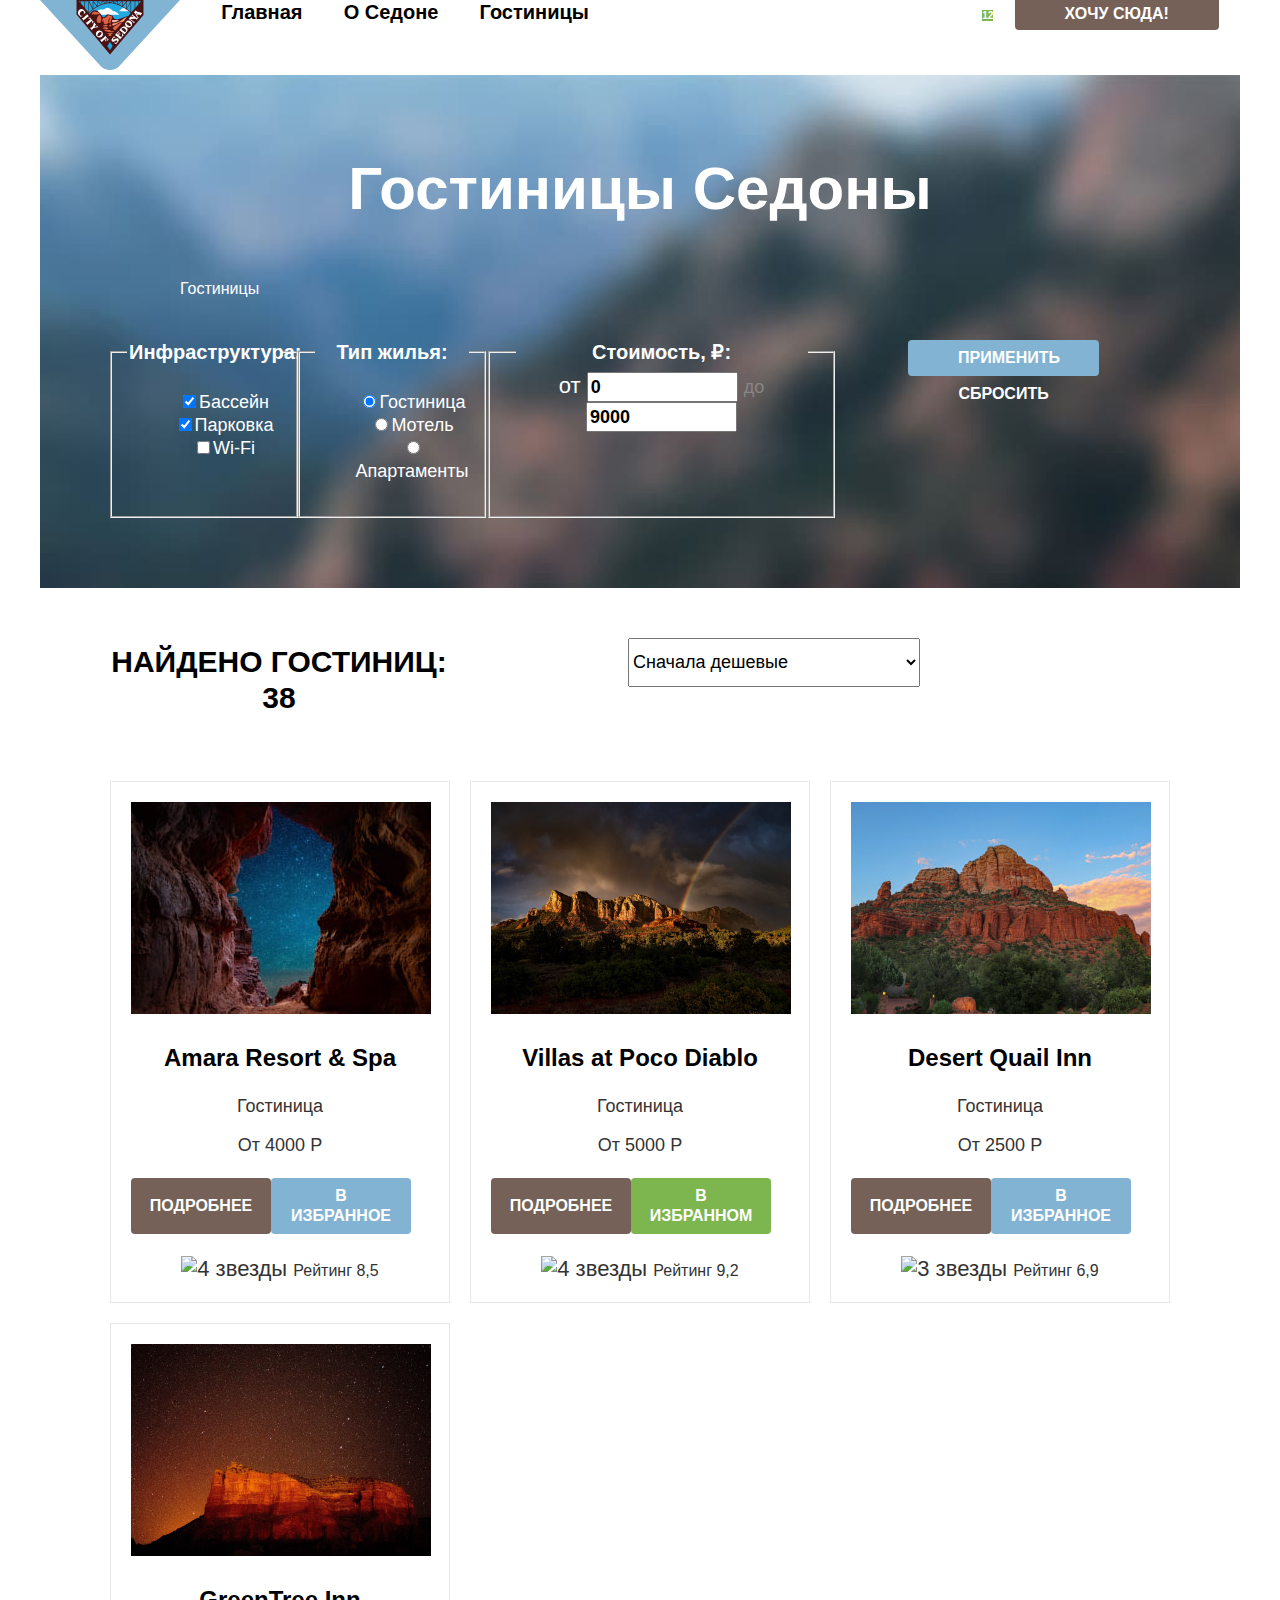
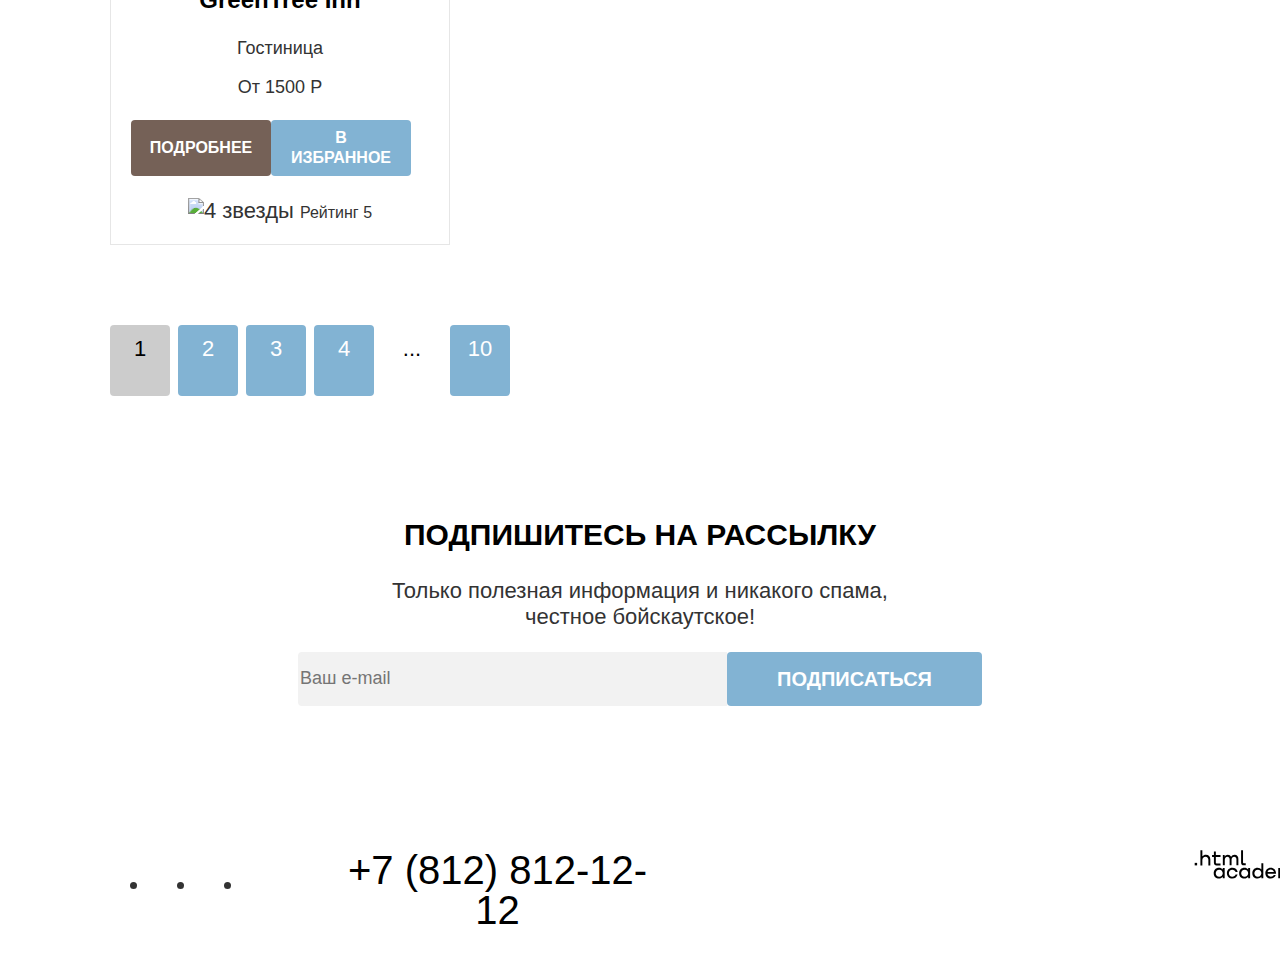
==== commit e4e66152: "Добавляет сетки страниц и кр блоков на флексах" ====
--- a/catalog.html
+++ b/catalog.html
@@ -7,245 +7,266 @@
     <link rel="stylesheet" href="styles/styles.css">
   </head>
 
-    <!--header-->
-    <header class="page-header">
-      <a class="header-logo-link" href="index.html">
-        <img class="header-logo" src="images/logo_header.svg" width="140" height="70" alt="Логотип Седоны">
-      </a>
-      <nav class="navigation">
-        <ul class="navigation-list">
-          <li class="navigation-item">
-            <a class="navigation-link navigation-link-current" href="index.html" aria-current="page">Главная</a>
-          </li>
-          <!--Что за ::marker. Он только в панели разработчик появляется? -->
-          <li class="navigation-item">
-            <a class="navigation-link" href="about.html">О Cедоне</a>
-          </li>
-          <li class="navigation-item">
-            <a class="navigation-link" href="catalog.html">Гостиницы</a>
-          </li>
-        </ul>
-      </nav>
-      <nav class="navigation">
-        <ul class="navigation-list navigation-user">
-          <li class="navigation-user-item">
-            <a class="navigation-link" href="#">
-              <span class="visually-hidden" hidden>Поиск</span>
+  <body>
+    <div class="container">
+      <!--header-->
+      <header class="page-header">
+        <nav class="navigation">
+            <a class="header-logo-link" href="index.html">
+              <img class="header-logo" src="images/logo_header.svg" width="140" height="70" alt="Логотип Седоны">
             </a>
-          </li>
-          <li class="navigation-user-item">
-            <a class="navigation-link" href="#">
-              <span class="visually-hidden" hidden>Отелей в избранном</span>
-              <span class="count">12</span>
+            <ul class="navigation-list">
+              <li class="navigation-item">
+                <a class="navigation-link navigation-link-current" href="index.html" aria-current="page">Главная</a>
+              </li>
+                <!--Что за ::marker. Он только в панели разработчик появляется? -->
+              <li class="navigation-item">
+                <a class="navigation-link" href="about.html">О Cедоне</a>
+              </li>
+              <li class="navigation-item">
+                <a class="navigation-link" href="catalog.html">Гостиницы</a>
+              </li>
+            </ul>
+            <ul class="navigation-list navigation-user">
+              <li class="navigation-user-item">
+                <a class="navigation-link" href="#">
+                  <span class="visually-hidden" hidden>Поиск</span>
+                </a>
+              </li>
+              <li class="navigation-user-item">
+                <a class="navigation-link" href="#">
+                  <span class="visually-hidden" hidden>Отелей в избранном</span>
+                  <span class="count">12</span>
+                </a>
+              </li>
+              <li class="navigation-user-item">
+                <a class="navigation-button" href="#"> Хочу сюда!</a>
+              </li>
+            </ul>
+        </nav>
+      </header>
+
+      <!--Основная часть страницы-->
+      <main class="main-inner main-container">
+        <div class="page-container">
+          <section class="inner">   <!--Пришлось объединять в общий блок тегом section.В связи с этим в малых блоках section заменила на div. Верно ли это-->
+              <div class="inner-header">
+                <h1 class="inner-header-title">Гостиницы Седоны</h1>
+                <ul class="breadcrumbs">
+                  <li class="breadcrumbs-list">
+                    <a class="breadcrumbs-item" href="index.html">
+                      <span class="breadcrumbs-hidden" hidden>Главная</span>
+                    </a>
+                  </li>
+                  <li class="breadcrumbs-list">
+                    <a class="breadcrumbs-item" href="catalog.html">Гостиницы</a>
+                  </li>
+                </ul>
+              </div>
+              <div class="catalog-hotels">
+                <h2 class="visually-hidden">Фильтры для поиска гостиниц</h2>
+                <form class="catalog-filters" action="https://echo.htmlacademy.ru/courses" method="get">
+                  <fieldset class="catalog-filters-group">
+                    <legend class="catalog-filters-group">Инфраструктура:</legend>
+                    <ul class="catalog-filters-list">
+                      <li class="catalog-filters-item">
+                        <label class="control">
+                          <input class="control-input" type="checkbox" name="swimmingpool" checked>Бассейн
+                        </label>
+                      </li>
+                      <li class="catalog-filters-item">
+                        <label>
+                          <input class="control-input" type="checkbox" name="parking" checked>Парковка
+                        </label>
+                      </li>
+                      <li class="catalog-filters-item">
+                        <label>
+                          <input class="control-input" type="checkbox" name="wifi">Wi-Fi
+                        </label>
+                      </li>
+                    </ul>
+                  </fieldset>
+                  <fieldset class="catalog-filters-group">
+                    <legend class="catalog-filters-group">Тип жилья:</legend>
+                    <ul class="catalog-filters-list">
+                      <li class="catalog-filters-item">
+                        <label class="control">
+                          <input class="control-input" type="radio" name="hotel-group" value="hotel" checked>Гостиница
+                        </label>
+                      </li>
+                      <li class="catalog-filters-item">
+                        <label>
+                          <input class="control-input" type="radio" name="hotel-group" value="motel">Мотель
+                        </label>
+                      </li>
+                      <li class="catalog-filters-item">
+                        <label>
+                          <input class="control-input" type="radio" name="hotel-group" value="apartments">Апартаменты
+                        </label>
+                      </li>
+                    </ul>
+                  </fieldset>
+                  <fieldset>
+                    <legend class="catalog-filters-group price">Стоимость, ₽: </legend>
+                    <label class="limitfieldation">от
+                      <input class="field" type="number" name="price-from" value="0">
+                    </label>
+                    <label class="limitation">до
+                      <input class="field" type="number" name="price-to" value="9000"></label>
+                  </fieldset>
+                  <div class="button-filters">
+                    <button class="button-apply" type="submit">Применить</button>
+                    <button class="button-reset" type="reset">Сбросить</button>
+                </div>
+                </form>
+              </div>
+            </section>
+
+          <section class="search-hotels">
+            <div class="search-hotels-container">
+              <h2 class="search-hotels-titles"> Найдено гостиниц: 38</h2>
+              <select class="select-control" aria-label="сортировка">
+                <option value="cheap">Сначала дешевые</option>
+                <option value="expensive">Сначала дорогие</option>
+                <option value="popular">Сначала популярные</option>
+              </select>
+              <div class="sort">
+                <a class="sort sort-current" href="catalog.html?view=tile">
+                  <span class="visually-hidden" hidden>Показать карточки</span>
+                </a>
+                <a class="sort" href="catalog.html?view=card">
+                  <span class="visually-hidden" hidden>Показать карточки c описанием</span>
+                </a>
+                <a class="sort" href="catalog.html?view=list">
+                  <span class="visually-hidden" hidden>Показать список</span>
+                </a>
+              </div>
+            </div>
+      <!--Список гостиниц-->
+              <ul class="product-list">
+                <li class="hotel-card">
+                  <a class="hotel-card-link" href="#">
+                    <img class="hotel-card-image" src="images/hotels/amara_resort_spa.jpg" width="300" height="212"  alt="Грот и звездное небо">
+                    <h3 class="hotel-card-title">Amara Resort & Spa</h3>
+                  </a>
+                  <p class="hotel-card-group">Гостиница</p>
+                  <p class="hotel-card-price">От 4000 Р</p>
+                  <p class="card-buttons">
+                    <a class="show-more" href="#">Подробнее</a>
+                    <button class="favotite">В избранное</button>
+                  </p>
+                  <div class="rating">
+                    <a class="rating-star-result" hidden>Звездность</a>
+                    <img class="rating-star-result" src="#" alt="4 звезды">
+                    <a class="reputation-result">Рейтинг 8,5</a>
+                  </div>
+                </li>
+                <li class="hotel-card">
+                  <a class="hotel-card-link" href="#">
+                    <img class="hotel-card-image" src="images/hotels/villas_at_poco_diablo.jpg" width="300" height="212" alt="Радуга в горах">
+                    <h3 class="hotel-card-title">Villas at Poco Diablo</h3>
+                  </a>
+                  <p class="hotel-card-group">Гостиница</p>
+                  <p class="hotel-card-price">От 5000 Р</p>
+                  <p class="card-buttons">
+                    <a class="show-more" href="#">Подробнее</a>
+                    <button class="favotite-added">В избранном</button>
+                  </p>
+                  <div class="rating">
+                    <a class="rating-star-result" hidden>Звездность</a>
+                    <img class="rating-star-result" src="#" alt="4 звезды">
+                    <a class="reputation-result">Рейтинг 9,2</a>
+                  </div>
+                </li>
+                <li class="hotel-card">
+                  <a class="hotel-card-link" href="#">
+                    <img class="hotel-card-image" src="images/hotels/desert_quai_inn.jpg" width="300" height="212" alt="Голубое небо на фоне горы">
+                    <h3 class="hotel-card-title">Desert Quail Inn</h3>
+                  </a>
+                  <p class="hotel-card-group">Гостиница</p>
+                  <p class="hotel-card-price">От 2500 Р</p>
+                  <p class="card-buttons">
+                    <a class="show-more" href="#">Подробнее</a>
+                    <button class="favotite">В избранное</button>
+                  </p>
+                  <div class="rating">
+                    <a class="rating-star-result" hidden>Звездность</a>
+                    <img class="rating-star-result" src="#" alt="3 звезды">
+                    <a class="reputation-result">Рейтинг 6,9</a>
+                  </div>
+                </li>
+                <li class="hotel-card">
+                  <a class="hotel-card-link" href="#">
+                    <img class="hotel-card-image" src="images/hotels/gree_tree_inn.jpg" width="300" height="212" alt="Горы на фоне звездного неба">
+                    <h3 class="hotel-card-title">GreenTree Inn</h3>
+                  </a>
+                  <p class="hotel-card-group">Гостиница</p>
+                  <p class="hotel-card-price">От 1500 Р</p>
+                  <p class="card-buttons">
+                    <a class="show-more" href="#">Подробнее</a>
+                    <button class="favotite">В избранное</button>
+                  </p>
+                  <div class="rating">
+                    <a class="rating-star-result" hidden>Звездность</a>
+                    <img class="rating-star-result" src="#" alt="4 звезды">
+                    <a class="reputation-result">Рейтинг 5</a>
+                  </div>
+                </li>
+              </ul>
+          </section>
+      <!--Пагинация pagination-->
+            <nav class="pagination">
+              <a class="pagination-link pagination-current">1</a>
+              <a class="pagination-link" href="#">2</a>
+              <a class="pagination-link" href="#">3</a>
+              <a class="pagination-link" href="#">4</a>
+              <a class="pagination-link-points" href="#">...</a>
+              <a class="pagination-link" href="#">10</a>
+            </nav>
+          <!--Подписка-->
+          <section class="subscription-catalog">
+              <h2 class="subscription-catalog-title">Подпишитесь на рассылку</h2>
+              <p class="subscription-catalog-description">Только полезная информация и никакого спама, <br>честное бойскаутское!</p>
+              <form class="subscription-catalog-form" action="https://echo.htmlacademy.ru/" method="post">
+                <label class="vissually-hidden" for="subscription-catalog-email" hidden>Введите ваш e-mail</label>
+                <input class="field-e-mail" type="email" name="subscription-catalog-email" placeholder="Ваш e-mail" id="subscription-catalog-email"
+                  required>
+                <button class="button" type="submit">Подписаться</button>
+              </form>
+          </section>
+        </div>
+      </main>
+
+      <!--footer-->
+      <footer class="page-footer">
+        <section class="footer-socials">
+          <div class="social-media">
+            <h3 class="visually-hidden">Социальные сети</h3>
+            <ul class="social-links">
+              <li>
+                <a class="social-links-icon" href="https://vk.com/htmlacademy" target="_blank" aria-label="Наша группа в VK"></a>
+              </li>
+              <li>
+                <a class="social-links-icon" href="https://t.me/htmlacademy" target="_blank" aria-label="Наш канал в
+                  Телеграмм"></a>
+              </li>
+              <li>
+                <a class="social-links-icon" href="https://www.youtube.com/@HTMLAcademyTV" target="_blank"
+                aria-label="Наш канал на Ютуб"></a>
+              </li>
+            </ul>
+          </div>
+          <div class="phone">
+            <a class=phone href="tel:+78128121212">+7 (812) 812-12-12</a>
+          </div>
+          <div class="htmlacademy-link">
+            <a class="htmlacademy-link" href="https://htmlacademy.ru">
+              <img src="images/logo_footer.svg" width="115" height="33" alt="Разработано htmlacademy">
             </a>
-          </li>
-          <li class="navigation-user-item">
-            <a class="navigation-button" href="#"> Хочу сюда!</a>
-          </li>
-        </ul>
-      </nav>
-    </header>
-
-    <!--Основная часть страницы-->
-    <main class="main-inner">
-    <section class="inner">   <!--Пришлось объединять в общий блок тегом section.В связи с этим в малых блоках section заменила на div. Верно ли это-->
-        <div class="inner-header">
-          <h1 class="inner-header-title">Гостиницы Седоны</h1>
-          <ul class="breadcrumbs">
-            <li class="breadcrumbs-list">
-              <a class="breadcrumbs-item" href="index.html">
-                <span class="breadcrumbs-hidden">Главная</span>
-              </a>
-            </li>
-            <li class="breadcrumbs-list">
-              <a class="breadcrumbs-item" href="catalog.html">Гостиницы</a>
-            </li>
-          </ul>
-        </div>
-        <div class="catalog-hotels">
-          <h2 class="visually-hidden">Фильтры для поиска гостиниц</h2>
-          <form class="catalog-filters" action="https://echo.htmlacademy.ru/courses" method="get">
-            <fieldset class="catalog-filters-group">
-              <legend class="catalog-filters-group">Инфраструктура:</legend>
-              <ul class="catalog-filters-list">
-                <li class="catalog-filters-item">
-                  <label class="control">
-                    <input class="control-input" type="checkbox" name="swimmingpool" checked>Бассейн
-                  </label>
-                </li>
-                <li class="catalog-filters-item">
-                  <label>
-                    <input class="control-input" type="checkbox" name="parking" checked>Парковка
-                  </label>
-                </li>
-                <li class="catalog-filters-item">
-                  <label>
-                    <input class="control-input" type="checkbox" name="wifi">Wi-Fi
-                  </label>
-                </li>
-              </ul>
-            </fieldset>
-            <fieldset class="catalog-filters-group">
-              <legend class="catalog-filters-group">Тип жилья:</legend>
-              <ul class="catalog-filters-list">
-                <li class="catalog-filters-item">
-                  <label class="control">
-                    <input class="control-input" type="radio" name="hotel-group" value="hotel" checked>Гостиница
-                  </label>
-                </li>
-                <li class="catalog-filters-item">
-                  <label>
-                    <input class="control-input" type="radio" name="hotel-group" value="motel">Мотель
-                  </label>
-                </li>
-                <li class="catalog-filters-item">
-                  <label>
-                    <input class="control-input" type="radio" name="hotel-group" value="apartments">Апартаменты
-                  </label>
-                </li>
-              </ul>
-            </fieldset>
-          </form>
-            <fieldset>
-              <legend class="catalog-filters-group">Стоимость, ₽: </legend>
-              <label class="limitation">от
-                <input class="field" type="number" name="price-from" value="0">
-              </label>
-              <label class="limitation">до
-                <input class="field" type="number" name="price-to" value="9000"></label>
-            </fieldset>
-            <button class="button-apply" type="submit">Применить</button>
-            <button class="button-reset" type="reset">Сбросить</button>
-        </div>
-      </section>
-
-      <section class="search-hotels">
-        <h2 class="search-hotels-titles"> Найдено гостиниц: 38</h2>
-        <select class="select-control" aria-label="сортировка">
-          <option value="cheap">Сначала дешевые</option>
-          <option value="expensive">Сначала дорогие</option>
-          <option value="popular">Сначала популярные</option>
-        </select>
-        <div class="sort">
-          <a class="sort sort-current" href="catalog.html?view=tile">
-            <span class="visually-hidden" hidden>Показать карточки</span>
-          </a>
-          <a class="sort" href="catalog.html?view=card">
-            <span class="visually-hidden" hidden>Показать карточки c описанием</span>
-          </a>
-          <a class="sort" href="catalog.html?view=list">
-            <span class="visually-hidden" hidden>Показать список</span>
-          </a>
-        </div>
- <!--Список гостиниц-->
-        <ul class="product-list">
-          <li class="hotel-card">
-            <a class="hotel-card-link" href="#">
-              <img class="hotel-card-image" src="images/hotels/amara_resort_spa.jpg" width="300" height="212"  alt="Грот и звездное небо">
-              <h3 class="hotel-card-title">Amara Resort & Spa</h3>
-            </a>
-            <p class="hotel-card-group">Гостиница</p>
-            <p class="hotel-card-price">От 4000 Р</p>
-            <a class="show-more" href="#">Подробнее</a>
-            <button class="favotite">В избранное</button>
-            <div class="rating">
-              <a class="rating-star-result" hidden>Звездность</a>
-              <img class="rating-star-result" src="#" alt="4 звезды">
-              <a class="reputation-result">Рейтинг 8,5</a>
-            </div>
-          </li>
-          <li class="hotel-item">
-            <a class="hotel-card-link" href="#">
-              <img class="hotel-card-image" src="images/hotels/villas_at_poco_diablo.jpg" width="300" height="212" alt="Радуга в горах">
-              <h3 class="hotel-card-title">Villas at Poco Diablo</h3>
-            </a>
-            <p class="hotel-card-group">Гостиница</p>
-            <p class="hotel-card-price">От 5000 Р</p>
-            <a class="show-more" href="#">Подробнее</a>
-            <button class="favotite-added">В избранном</button>
-            <div class="rating">
-              <a class="rating-star-result" hidden>Звездность</a>
-              <img class="rating-star-result" src="#" alt="4 звезды">
-              <a class="reputation-result">Рейтинг 9,2</a>
-            </div>
-          </li>
-          <li class="hotel-item">
-            <a class="hotel-card-link" href="#">
-              <img class="hotel-card-image" src="images/hotels/desert_quai_inn.jpg" width="300" height="212" alt="Голубое небо на фоне горы">
-              <h3 class="hotel-card-title">Desert Quail Inn</h3>
-            </a>
-            <p class="hotel-card-group">Гостиница</p>
-            <p class="hotel-card-price">От 2500 Р</p>
-            <a class="show-more" href="#">Подробнее</a>
-            <button class="favotite">В избранное</button>
-            <div class="rating">
-              <a class="rating-star-result" hidden>Звездность</a>
-              <img class="rating-star-result" src="#" alt="3 звезды">
-              <a class="reputation-result">Рейтинг 6,9</a>
-            </div>
-          </li>
-          <li class="hotel-item">
-            <a class="hotel-card-link" href="#">
-              <img class="hotel-card-image" src="images/hotels/gree_tree_inn.jpg" width="300" height="212" alt="Горы на фоне звездного неба">
-              <h3 class="hotel-card-title">GreenTree Inn</h3>
-            </a>
-            <p class="hotel-card-group">Гостиница</p>
-            <p class="hotel-card-price">От 1500 Р</p>
-            <a class="show-more" href="#">Подробнее</a>
-            <button class="favotite">В избранное</button>
-            <div class="rating">
-              <a class="rating-star-result" hidden>Звездность</a>
-              <img class="rating-star-result" src="#" alt="4 звезды">
-              <a class="reputation-result">Рейтинг 5</a>
-            </div>
-          </li>
-        </ul>
-      </section>
-
-      <nav class="pagination">
-        <a class="pagination-link pagination-current">1</a>
-        <a class="pagination-link" href="#">2</a>
-        <a class="pagination-link" href="#">3</a>
-        <a class="pagination-link" href="#">4</a>
-        <a class="pagination-link-points" href="#">...</a>
-        <a class="pagination-link" href="#">10</a>
-      </nav>
-     <!--Подписка-->
-      <section class="subscription-catalog">
-        <h2 class="subscription-catalog-title">Подпишитесь на рассылку</h2>
-        <p class="subscription-catalog-description">Только полезная информация и никакого спама, честное бойскаутское!</p>
-        <form class="subscription-catalog-form" action="https://echo.htmlacademy.ru/" method="post">
-          <label class="vissually-hidden" for="subscription-catalog-email" hidden>Введите ваш e-mail</label>
-          <input class="field-e-mail" type="email" name="subscription-catalog-email" placeholder="Ваш e-mail" id="subscription-catalog-email"
-            required>
-          <button class="button" type="submit">Подписаться</button>
-        </form>
-      </section>
-    </main>
-
-    <!--footer-->
-    <footer class="page-footer">
-      <section class="footer-socials">
-        <h3 class="visually-hidden">Социальные сети</h3>
-        <ul class="social-links">
-          <li>
-            <a class="social-links" href="https://vk.com/htmlacademy" target="_blank" aria-label="Наша группа в VK"></a>
-          </li>
-          <li>
-            <a class="social-links" href="https://t.me/htmlacademy" target="_blank" aria-label="Наш канал в
-              Телеграмм"></a>
-          </li>
-          <li>
-            <a class="social-links" href="https://www.youtube.com/@HTMLAcademyTV" target="_blank"
-            aria-label="Наш канал на Ютуб"></a>
-          </li>
-        </ul>
-        <a class=phone href="tel:+78128121212">+7 (812) 812-12-12</a>
-        <a class="htmlacademy-link" href="https://htmlacademy.ru">
-          <img src="images/logo_footer.svg" width="115" height="33" alt="Разработано htmlacademy">
-        </a>
-      </section>
-    </footer>
+          </div>
+        </section>
+      </footer>
+    </div>
   </body>
 
 </html>
--- a/styles/styles.css
+++ b/styles/styles.css
@@ -13,7 +13,15 @@
   font-display: swap;
 }
 
+html {
+  height: 100%;
+}
+
 body {
+  margin: 0;
+  display: flex;
+  flex-direction:column;
+  min-height:100%;
   font-family: "PT Sans", sans-serif;
   font-size: 22px;
   line-height: 26px;
@@ -21,6 +29,20 @@
   font-weight: 400;
   color: #333333;
   background-color: #FFFFFF;
+  padding: 0 40px;
+  text-align: center;
+}
+
+.container {
+  margin: 0 auto;
+  display: flex;
+  width: 1200px;
+  flex-direction:column;
+  margin: 0 auto;
+}
+
+*::before, *::after {
+  box-sizing: border-box;
 }
 
 button {
@@ -33,6 +55,7 @@
   text-transform:uppercase;
   padding: 8px 50px 8px 50px;
   border-radius: 4px;
+  border-width: 0px;
 }
 
 .button {
@@ -42,13 +65,34 @@
   font-size: 20px;
   line-height: 36px;
   padding: 8px 50px 8px 50px;
-}
+  border-width: 0px;
+}
+
+
 
 .navigation {
+  display: flex;
+  width: 1200px;
   font-size: 20px;
   Line-height:24px;
   font-weight: 700;
   color: #000000;
+  margin: 0 auto;
+}
+
+.navigation-list {
+  width: 450px;
+  margin: 0;
+  padding:0;
+  display: flex;
+  flex-direction: row;
+  justify-content: space-evenly;
+  list-style: none;
+}
+
+.navigation-user {
+  max-width: 300px;
+  margin-left: auto;
 }
 
 .navigation-button {
@@ -67,8 +111,13 @@
   font-size: 20px;
   Line-height:24px;
   font-weight: 700;
+  text-align: center;
   color: #000000;
   text-decoration: none;
+}
+
+.main-container {
+  flex-grow: 1;
 }
 
 .main-inner {
@@ -78,14 +127,17 @@
   text-align: center;
 }
 
+.page-container {
+  width: 1200px;
+  margin: 0 auto;
+}
+
 .count {
 font-size: 10px;
-
 line-height: 10px;
 background-color:#7DB54F;
 color:#FFFFFF;
 }
-
 
 .slogan {
   color: #000000;
@@ -95,6 +147,14 @@
   background-repeat:no-repeat;
 }
 
+.slogan-image {
+  padding: 51px 371px 82px;
+}
+
+.advantages-general {
+  padding: 69px 274px;
+}
+
 .advantages-title, .services-title-general, .booking-title, .search-hotels-titles {
   font-size: 30px;
   Line-height:36px;
@@ -103,16 +163,51 @@
   color: #000000;
 }
 
+.advantages-list {
+  margin: 0;
+  padding: 0;
+  display: flex;
+  justify-content: space-between;
+  flex-wrap:wrap;
+}
+
 .advantages-item {
   background-color: rgba(131, 179, 211, 0.12);
+  Width: 400px;
+  Height: 385px;
+  display: flex;
+  flex-direction: column;
+  justify-content: center;
+  padding-left: 85px;
+  padding-right: 85px;
+  box-sizing:border-box;
 }
 .advantagesm-item {
   background-color: rgba(131, 179, 211, 0.2);
+  Width: 400px;
+  Height: 385px;
+  display: flex;
+  flex-direction: column;
+  justify-content: center;
+  padding-left: 85px;
+  padding-right: 85px;
+  box-sizing:border-box;
 }
 
 .advantages-item-blue {
+  text-align: center;
   background-color:#82B3D3;
   color:#FFFFFF;
+  Width: 1200px;
+  display: flex;
+  justify-content: space-between;
+}
+
+.advanages-column-text {  /*по центру почему то название, не весь текст, но если метку изменить на метку заголовка, то выравнивание будет точнее. Почему?*/
+  Width: 400px;            /*Посмотрела лайф, убрала flex и текст выровнялся. Но причины все равно не пойму*/
+  padding-left: 85px;
+  padding-right: 85px;
+  box-sizing: border-box;
 }
 
 .advantages-item-blue-title{
@@ -121,6 +216,7 @@
   font-weight: 700;
   color: #FFFFFF;
   text-transform:uppercase;
+  padding-top: 102px; /*не уверена*/
 }
 
 .advantages-item-title, .services-title {
@@ -138,16 +234,58 @@
   text-align: center;
 }
 
-.services-item:first-child, .services-item:last-child {
+.advantages-item-description-image {
+  height: 100%;
+  width: 800px;
+  object-fit: cover;
+}
+
+.services-general {
+  padding: 64px 355px;
+}
+
+.services-list {
+  margin: 0;
+  padding: 0;
+  display: flex;
+  justify-content: space-between;
+}
+
+.services-item-2 {
+  background-color :#FFFFFF;
+  width: 400px;
+  Height: 385px;
+  display: flex;
+  flex-direction: column;
+  justify-content: center;
+  padding-left: 85px;
+  padding-right: 85px;
+  box-sizing:border-box;
+}
+
+.services-item-1 {
   background-color: rgba(131, 179, 211, 0.12);
+  width: 400px;
+  Height: 385px;
+  display: flex;
+  flex-direction: column;
+  justify-content: center;
+  padding-left: 85px;
+  padding-right: 85px;
+  box-sizing:border-box;
+}
+
+.booking {
+  padding: 96px 304px;  /*Перенос слов не в том месте. нужно после запятой*/
 }
 
 .subscription {
   background-color: #83b3d3;
   color:#FFFFFF;
-  background-image: url("../images/background_subscription.jpg"); /*не пойму почему пропала нижняя часть изображения*/
+  background-image: url("../images/background_subscription.jpg");
   background-size: cover;
   background-repeat:no-repeat;
+  padding: 96px 258px 104px;
 }
 
 .subscription-title {
@@ -164,6 +302,7 @@
   background-image: url("../images/mountains_background_page_2.jpg"); /*не пойму почему пропала нижняя часть изображения*/
   background-size: cover;
   background-repeat:no-repeat;
+
 }
 
 .catalog-filters-group {
@@ -171,20 +310,33 @@
   Line-height:24px;
   font-weight: 700;
   color: #FFFFFF;
+  Width: 150px;
+  margin: 0 auto;
+}
+
+.price {
+  Width: 288px;
 }
 
 .field-e-mail{
+  display: flex;
   font-family: inherit;
   font-size: 18px;
   line-height: 24px;
   color:#FFFFFF;
-}
-
-.phone {
-font-size: 40px;
-line-height: 40px;
-color: #000000;
-text-decoration: none;
+  background-color: #F2F2F2;
+  width: 452px;
+height: 52px;
+gap: 260px;
+border-radius: 4px 0px 0px 4px;
+border-width: 0px;
+}
+
+.inner-header {
+  padding-top: 35px;
+  padding-left: 70px;
+  padding-right: 70px;
+  margin: 0px;
 }
 
 .inner-header-title {
@@ -193,7 +345,19 @@
   font-weight: 700;
 }
 
-.breadcrumbs-item{
+.breadcrumbs {
+  display: flex;
+  flex-direction: row;
+  padding-top: 6px;
+  padding-left: 70px;
+  margin: 0 auto;
+}
+
+.breadcrumbs-list {
+  list-style-type: none;
+}
+
+.breadcrumbs-item {
   font-size: 16px;
   line-height: 21px;
   color:#FFFFFF;
@@ -201,23 +365,35 @@
   text-align: left;
 }
 
-.catalog-filters-item{
+.visually-hidden {
+  display: none;
+}
+
+.catalog-filters {
+  display: flex;
+  padding: 40px 70px 70px;
+  margin: 0 auto;
+}
+
+.catalog-filters-item{    /*Не соображу как выравнивание сделать*/
   font-size: 18px;
   line-height: 23px;
   font-weight: 400;
+  list-style-type: none;
 }
 
 .limitation {
   font-size: 18px;
   line-height: 24px;
-
+  color: #868686;
 }
 
 .field {
-font-family:inherit;
-font-size: 18px;
-line-height: 24px;
-font-weight: 700;
+  font-family:inherit;
+  font-size: 18px;
+  line-height: 24px;
+  font-weight: 700;
+  Width: 143px;
 }
 
 .button-apply {
@@ -225,6 +401,9 @@
 line-height: 20px;
 font-weight: 700;
 background-color: #82B3D3;
+Width: 191px;
+Height: 36px;
+border-width: 0px;
 }
 
 .button-reset  {
@@ -232,6 +411,9 @@
   line-height: 20px;
   font-weight: 700;
   background-color:rgba(130, 179, 211, 0); /*не придумала как по-другому убрать фон кнопки, но появился вопрос - как убрать тень*/
+  Width: 191px;
+  Height: 36px;
+  border-width: 0px;
   }
 
 .select-control {
@@ -239,6 +421,47 @@
   font-size: 18px;
   line-height: 21px;
 }
+
+.search-hotels-container {
+  display: flex;
+  padding: 50px 70px 40px;
+  margin: 0 auto;
+  justify-content: space-between;
+}
+
+.search-hotels-titles {
+  margin-top: 6px;
+  Width:338px;
+}
+
+.select-control {
+  margin-right: 70px;
+  Height: 49px;
+  Width: 292px;
+}
+
+                                      /*Здесь иконки вида*/
+
+.product-list {
+  margin: 0px 70px;
+  padding: 0;
+  display: flex;
+  flex-wrap:wrap;
+  list-style: none;
+  gap: 20px;
+
+
+                       /*Обратить внимание на границы ячеек, центрирование */
+}
+
+.hotel-card {
+  box-sizing: border-box;
+  Width: 340px;
+  Border: 1px solid;
+  border-color: rgba(230, 230, 230, 1);
+  padding: 20px;
+}
+
 
 .hotel-card-title {
   font-size: 24px;
@@ -256,57 +479,111 @@
 text-decoration: none;
 }
 
+.card-buttons {
+  display: flex;
+
+}
+
 .show-more {
 font-size: 16px;
 font-weight: 700;
 line-height: 20px;
+text-align: center;
 color: #FFFFFF;
 text-transform:uppercase;
 text-decoration: none;
 background-color:#756157;
-padding: 8px 50px 8px 50px;
+padding-top: 8px;
+padding-bottom: 8px;
 border-radius: 4px;
-}
-
-.favotite {
-font-family:inherit;
+width: 140px;
+display: flex;
+justify-content: center;
+align-items: center;
+
+}
+
+.favotite {    /*Почему переносится*/
 font-size: 16px;
 font-weight: 700;
 line-height: 20px;
+text-align: center;
 color: #FFFFFF;
 background-color: #82B3D3;
+padding-top: 8px;
+padding-bottom: 8px;
+padding-left: 18px;     /*Без этих двух значение В ИЗБРАННОЕ с переносом идет, причем на макете верное значение 20*/
+padding-right: 18px;    /*Без этих двух значение В ИЗБРАННОЕ с переносом идет, причем на макете верное значение 20*/
+border-radius: 4px;
+width: 140px;
+display: flex;
+justify-content: center;
+align-items: center;
+
 }
 
 .favotite-added {
-font-family:inherit;
 font-size: 16px;
 font-weight: 700;
 line-height: 20px;
 color: #FFFFFF;
 background-color: #7DB54F;
+padding-top: 8px;
+padding-bottom: 8px;
+padding-left: 16px;     /*Без этих двух значение В ИЗБРАННОМ с переносом идет, причем на макете верное значение 18*/
+padding-right: 16px;    /*Без этих двух значение В ИЗБРАННОМ с переносом идет, причем на макете верное значение 18*/
+border-radius: 4px;
+border-radius: 4px;
+width: 140px;
+display: flex;
+justify-content: center;
+align-items: center;
 }
 
 .reputation-result {
 font-size: 16px;
 line-height: 20px;
+}
+
+.pagination {
+  display:flex;
+  gap: 8px;
+  margin-top: 80px;
+  margin-left: 70px;
 }
 
 .pagination-link {
   background-color: #82B3D3;
   color: #FFFFFF;
   text-decoration: none;
+  width: 60px;
+  height: 60px;
+  border-radius: 4px;
+  padding: 11px 0px 0px 0px;
+  /*Текст был не посредине, правильно ли так центровать, если в фигме нецелые числа, не могу отцентровать текст*/
 }
 
 .pagination-current {
   background-color:rgba(0, 0, 0, 0.2);
   color: #000000;
-  padding: 11.36px 23.45px 12.64px 23.55px;
 }
 
 .pagination-link-points {
   background-color: #FFFFFF;
   color: #000000;
   text-decoration: none;
+  width: 60px;
+  height: 60px;
+  border-radius: 4px;
+  padding: 11px 0px 0px 0px;
+}
+
+.subscription-catalog {
+  padding: 96px 258px 104px;
+}
+
+.subscription-catalog-form, .subscription-form {
+  display: flex;
 }
 
 .subscription-catalog-title {
@@ -317,3 +594,39 @@
   background-color: #FFFFFF;
   text-transform:uppercase;
 }
+
+.footer-socials {      /*Не удается выровнять футер. Номер телефона не в середине*/
+  display: flex;
+  width: 1200px;
+  margin: 0 auto;
+  padding: 40px 70px 30px;
+  justify-content: space-between;
+}
+
+                     /*Footer*/
+.social-links {
+  display: flex;
+  max-width: 150px;
+  margin-right: 41px;
+}
+
+.social-links-icon {
+  display: flex;
+  justify-content: center;
+  width: 24px;
+  Width: 47px;
+  Height:40px;
+}
+
+.phone {
+  font-size: 40px;
+  line-height: 40px;
+  color: #000000;
+  text-decoration: none;
+  width: 331px;
+  }
+
+.htmlacademy-link {
+  width: 120px;
+  margin-left: auto;
+}
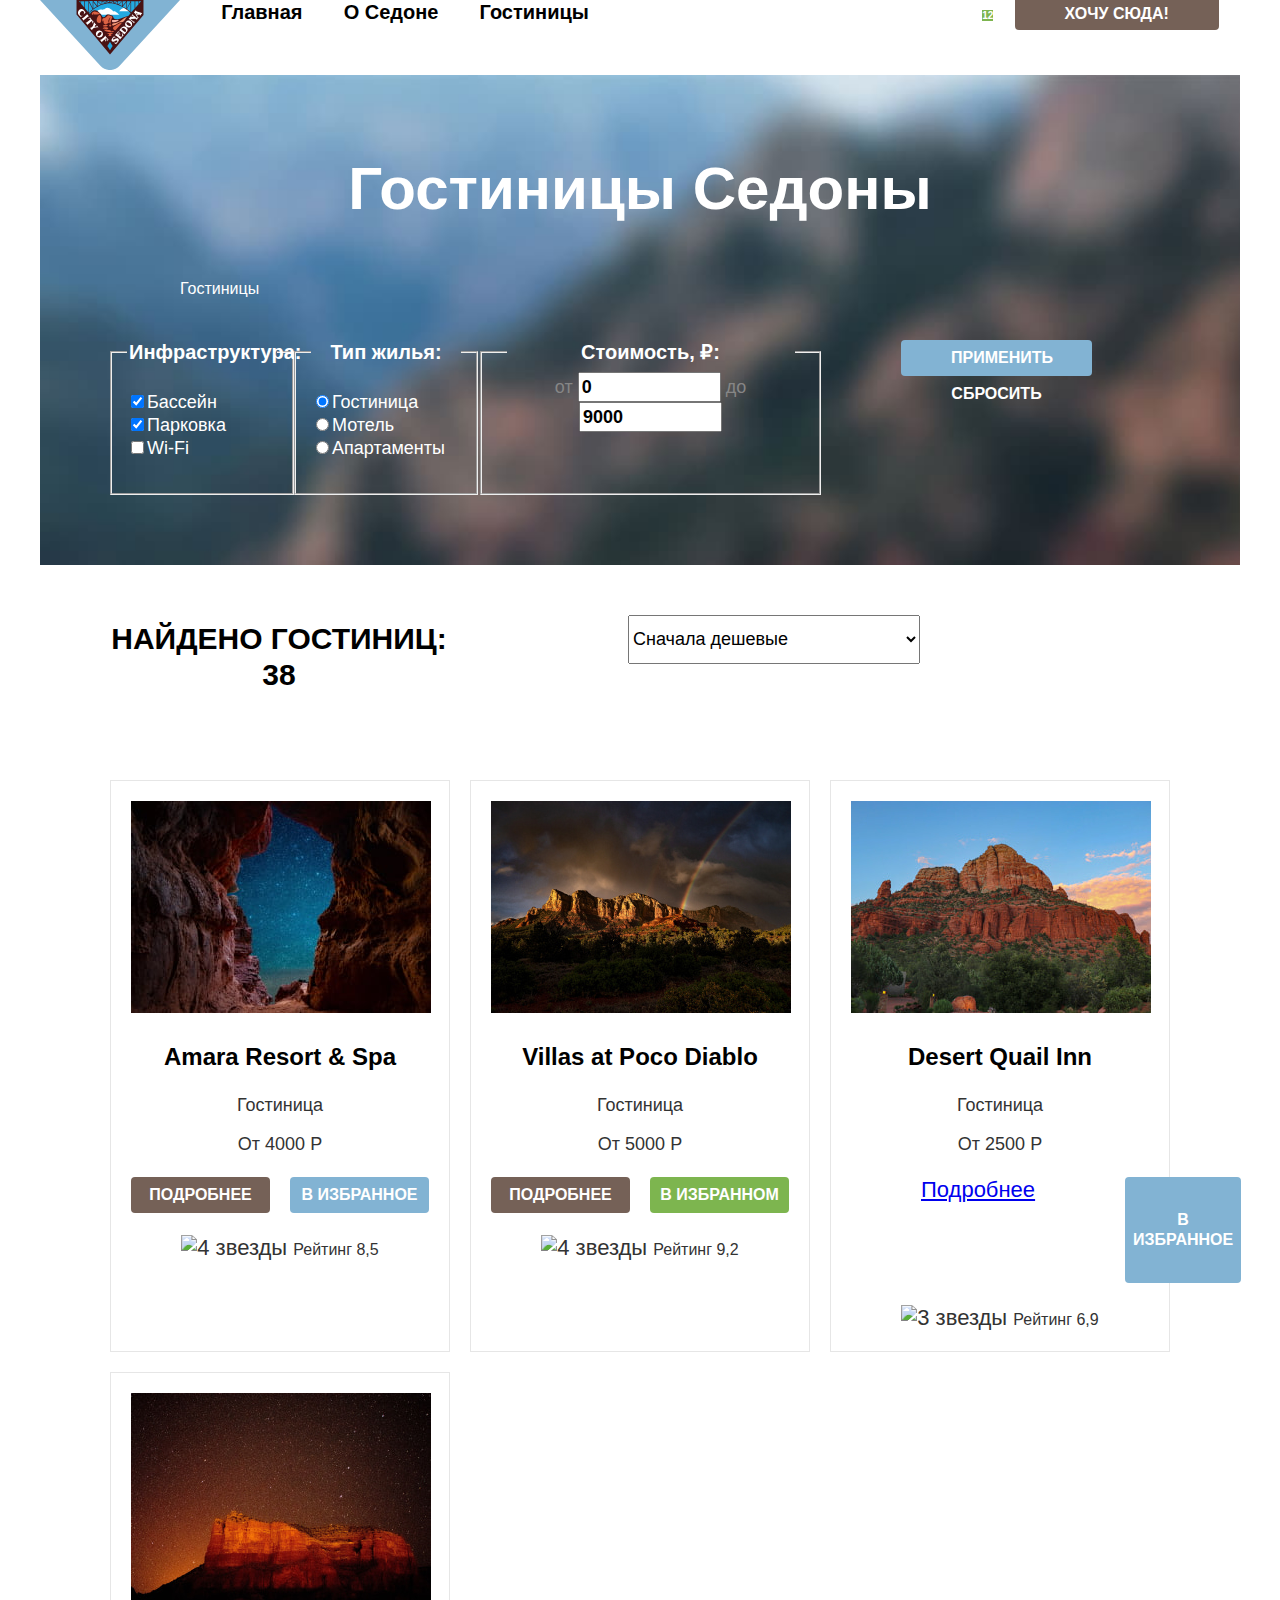
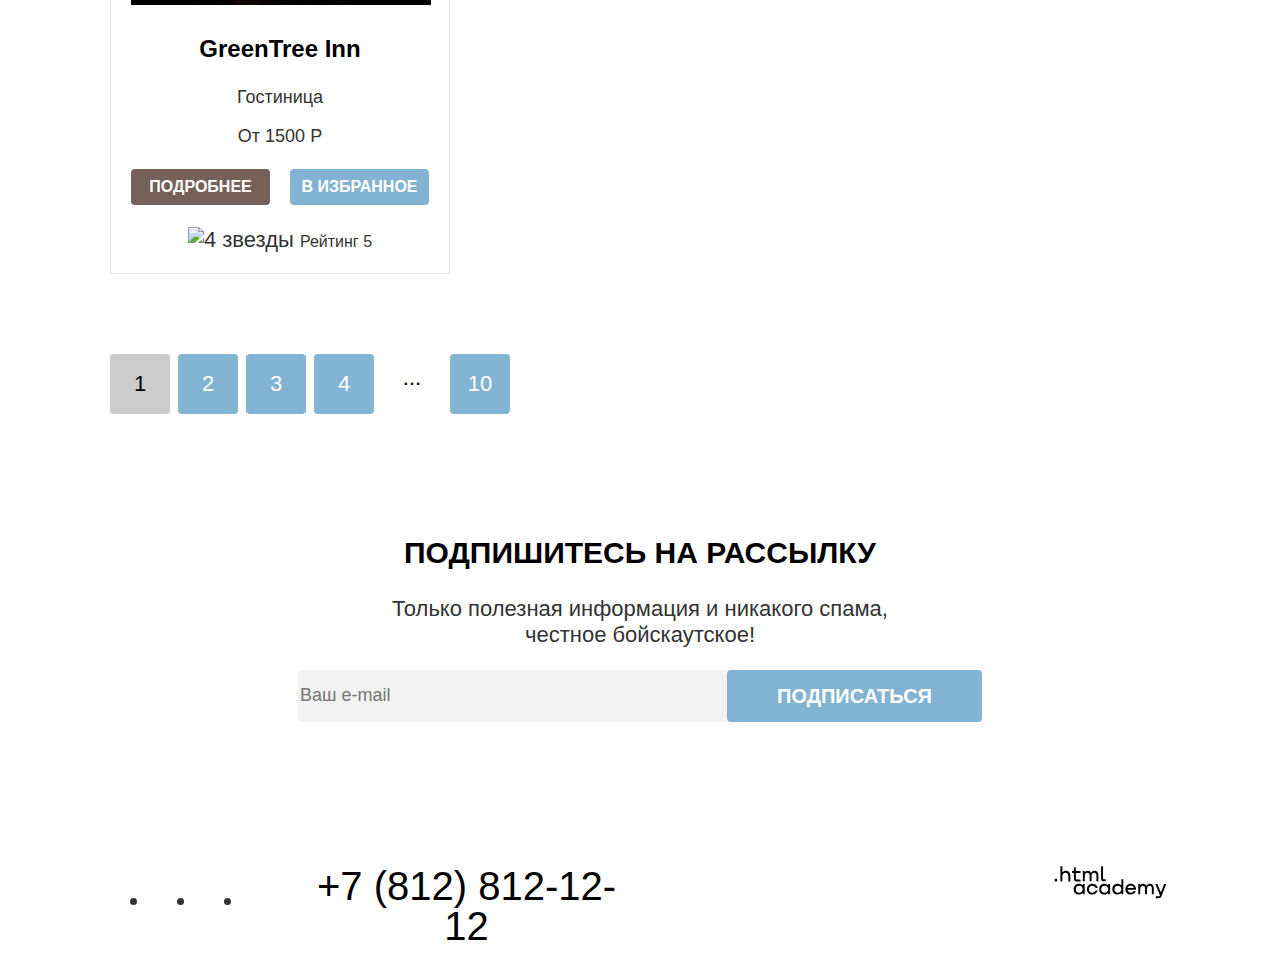
==== commit 788681bc: "Добавлено исправление по сетке после созвона" ====
--- a/catalog.html
+++ b/catalog.html
@@ -19,7 +19,6 @@
               <li class="navigation-item">
                 <a class="navigation-link navigation-link-current" href="index.html" aria-current="page">Главная</a>
               </li>
-                <!--Что за ::marker. Он только в панели разработчик появляется? -->
               <li class="navigation-item">
                 <a class="navigation-link" href="about.html">О Cедоне</a>
               </li>
@@ -49,7 +48,7 @@
       <!--Основная часть страницы-->
       <main class="main-inner main-container">
         <div class="page-container">
-          <section class="inner">   <!--Пришлось объединять в общий блок тегом section.В связи с этим в малых блоках section заменила на div. Верно ли это-->
+          <section class="inner">
               <div class="inner-header">
                 <h1 class="inner-header-title">Гостиницы Седоны</h1>
                 <ul class="breadcrumbs">
@@ -186,7 +185,7 @@
                   <p class="hotel-card-group">Гостиница</p>
                   <p class="hotel-card-price">От 2500 Р</p>
                   <p class="card-buttons">
-                    <a class="show-more" href="#">Подробнее</a>
+                    <a class="product-list" href="#">Подробнее</a>
                     <button class="favotite">В избранное</button>
                   </p>
                   <div class="rating">
--- a/styles/styles.css
+++ b/styles/styles.css
@@ -41,7 +41,7 @@
   margin: 0 auto;
 }
 
-*::before, *::after {
+*, *::before, *::after {
   box-sizing: border-box;
 }
 
@@ -55,7 +55,7 @@
   text-transform:uppercase;
   padding: 8px 50px 8px 50px;
   border-radius: 4px;
-  border-width: 0px;
+  border-width: 0;
 }
 
 .button {
@@ -65,10 +65,8 @@
   font-size: 20px;
   line-height: 36px;
   padding: 8px 50px 8px 50px;
-  border-width: 0px;
-}
-
-
+  border: none;
+}
 
 .navigation {
   display: flex;
@@ -121,7 +119,7 @@
 }
 
 .main-inner {
-  background-size: cover; /*есть мысль, что это лишнее*/
+  background-size: cover;
   /*color: #333333;*/
   background-color: #FFFFFF;
   text-align: center;
@@ -142,7 +140,7 @@
 .slogan {
   color: #000000;
   background-color: #82a9c4;
-  background-image: url("../images/mountains_background.jpg");  /*не пойму почему пропала нижняя часть изображения*/
+  background-image: url("../images/mountains_background.jpg");
   background-size: cover;
   background-repeat:no-repeat;
 }
@@ -173,8 +171,8 @@
 
 .advantages-item {
   background-color: rgba(131, 179, 211, 0.12);
-  Width: 400px;
-  Height: 385px;
+  width: 400px;
+  min-height: 385px;
   display: flex;
   flex-direction: column;
   justify-content: center;
@@ -182,10 +180,72 @@
   padding-right: 85px;
   box-sizing:border-box;
 }
-.advantagesm-item {
+.darker-item {
   background-color: rgba(131, 179, 211, 0.2);
-  Width: 400px;
-  Height: 385px;
+  display: flex;
+}
+
+.advantages-item-blue {
+  text-align: center;
+  background-color:#82B3D3;
+  color:#FFFFFF;
+  width: 1200px;
+  display: flex;
+  justify-content: space-between;
+}
+
+.advanages-column-text {
+  width: 400px;
+  padding-left: 85px;
+  padding-right: 85px;
+  box-sizing: border-box;
+}
+
+.advantages-item-blue-title{
+  font-size: 24px;
+  Line-height: 28px;
+  font-weight: 700;
+  color: #FFFFFF;
+  text-transform:uppercase;
+  padding-top: 102px; /*не уверена*/
+}
+
+.advantages-item-title, .services-title {
+  font-size: 24px;
+  Line-height: 28px;
+  font-weight: 700;
+  text-align: center;
+  text-transform:uppercase;
+  color: #000000;
+}
+
+.advantages-item-description, .services-description, .hotel-card-group, .hotel-card-price {
+  font-size: 18px;
+  Line-height: 21px;
+  text-align: center;
+}
+
+.advantages-item-description-image {
+  height: 100%;
+  width: 800px;
+  object-fit: cover;
+}
+
+.services-general {
+  padding: 64px 355px;
+}
+
+.services-list {
+  margin: 0;
+  padding: 0;
+  display: flex;
+  justify-content: space-between;
+}
+
+.services-item-2 {
+  background-color :#FFFFFF;
+  width: 400px;
+  height: 385px;
   display: flex;
   flex-direction: column;
   justify-content: center;
@@ -194,65 +254,8 @@
   box-sizing:border-box;
 }
 
-.advantages-item-blue {
-  text-align: center;
-  background-color:#82B3D3;
-  color:#FFFFFF;
-  Width: 1200px;
-  display: flex;
-  justify-content: space-between;
-}
-
-.advanages-column-text {  /*по центру почему то название, не весь текст, но если метку изменить на метку заголовка, то выравнивание будет точнее. Почему?*/
-  Width: 400px;            /*Посмотрела лайф, убрала flex и текст выровнялся. Но причины все равно не пойму*/
-  padding-left: 85px;
-  padding-right: 85px;
-  box-sizing: border-box;
-}
-
-.advantages-item-blue-title{
-  font-size: 24px;
-  Line-height: 28px;
-  font-weight: 700;
-  color: #FFFFFF;
-  text-transform:uppercase;
-  padding-top: 102px; /*не уверена*/
-}
-
-.advantages-item-title, .services-title {
-  font-size: 24px;
-  Line-height: 28px;
-  font-weight: 700;
-  text-align: center;
-  text-transform:uppercase;
-  color: #000000;
-}
-
-.advantages-item-description, .services-description, .hotel-card-group, .hotel-card-price {
-  font-size: 18px;
-  Line-height: 21px;
-  text-align: center;
-}
-
-.advantages-item-description-image {
-  height: 100%;
-  width: 800px;
-  object-fit: cover;
-}
-
-.services-general {
-  padding: 64px 355px;
-}
-
-.services-list {
-  margin: 0;
-  padding: 0;
-  display: flex;
-  justify-content: space-between;
-}
-
-.services-item-2 {
-  background-color :#FFFFFF;
+.services-item-1 {
+  background-color: rgba(131, 179, 211, 0.12);
   width: 400px;
   Height: 385px;
   display: flex;
@@ -263,20 +266,8 @@
   box-sizing:border-box;
 }
 
-.services-item-1 {
-  background-color: rgba(131, 179, 211, 0.12);
-  width: 400px;
-  Height: 385px;
-  display: flex;
-  flex-direction: column;
-  justify-content: center;
-  padding-left: 85px;
-  padding-right: 85px;
-  box-sizing:border-box;
-}
-
 .booking {
-  padding: 96px 304px;  /*Перенос слов не в том месте. нужно после запятой*/
+  padding: 96px 304px;
 }
 
 .subscription {
@@ -299,7 +290,7 @@
 .inner{
   background-color: #83b3d3;
   color:#FFFFFF;
-  background-image: url("../images/mountains_background_page_2.jpg"); /*не пойму почему пропала нижняя часть изображения*/
+  background-image: url("../images/mountains_background_page_2.jpg");
   background-size: cover;
   background-repeat:no-repeat;
 
@@ -328,15 +319,15 @@
   width: 452px;
 height: 52px;
 gap: 260px;
-border-radius: 4px 0px 0px 4px;
-border-width: 0px;
+border-radius: 4px 0 0 4px;
+border-width: 0;
 }
 
 .inner-header {
   padding-top: 35px;
   padding-left: 70px;
   padding-right: 70px;
-  margin: 0px;
+  margin: 0;
 }
 
 .inner-header-title {
@@ -375,14 +366,26 @@
   margin: 0 auto;
 }
 
-.catalog-filters-item{    /*Не соображу как выравнивание сделать*/
+.catalog-filters-list {
+  padding-left:0;
+}
+
+
+.catalog-filters-item{
   font-size: 18px;
   line-height: 23px;
   font-weight: 400;
   list-style-type: none;
+  text-align: left;
 }
 
 .limitation {
+  font-size: 18px;
+  line-height: 24px;
+  color: #868686;
+}
+
+.limitfieldation {
   font-size: 18px;
   line-height: 24px;
   color: #868686;
@@ -403,17 +406,16 @@
 background-color: #82B3D3;
 Width: 191px;
 Height: 36px;
-border-width: 0px;
+border-width: 0;
 }
 
 .button-reset  {
   font-size: 16px;
   line-height: 20px;
   font-weight: 700;
-  background-color:rgba(130, 179, 211, 0); /*не придумала как по-другому убрать фон кнопки, но появился вопрос - как убрать тень*/
-  Width: 191px;
+  background-color:rgba(130, 179, 211, 0);
   Height: 36px;
-  border-width: 0px;
+  border-width: 0;
   }
 
 .select-control {
@@ -443,8 +445,8 @@
                                       /*Здесь иконки вида*/
 
 .product-list {
-  margin: 0px 70px;
-  padding: 0;
+  margin-bottom: 80px;
+  padding: 0 70px;
   display: flex;
   flex-wrap:wrap;
   list-style: none;
@@ -481,6 +483,7 @@
 
 .card-buttons {
   display: flex;
+  gap: 20px;
 
 }
 
@@ -493,8 +496,7 @@
 text-transform:uppercase;
 text-decoration: none;
 background-color:#756157;
-padding-top: 8px;
-padding-bottom: 8px;
+padding: 8px;
 border-radius: 4px;
 width: 140px;
 display: flex;
@@ -503,17 +505,14 @@
 
 }
 
-.favotite {    /*Почему переносится*/
+.favotite {
 font-size: 16px;
 font-weight: 700;
 line-height: 20px;
 text-align: center;
 color: #FFFFFF;
 background-color: #82B3D3;
-padding-top: 8px;
-padding-bottom: 8px;
-padding-left: 18px;     /*Без этих двух значение В ИЗБРАННОЕ с переносом идет, причем на макете верное значение 20*/
-padding-right: 18px;    /*Без этих двух значение В ИЗБРАННОЕ с переносом идет, причем на макете верное значение 20*/
+padding: 8px;
 border-radius: 4px;
 width: 140px;
 display: flex;
@@ -528,11 +527,7 @@
 line-height: 20px;
 color: #FFFFFF;
 background-color: #7DB54F;
-padding-top: 8px;
-padding-bottom: 8px;
-padding-left: 16px;     /*Без этих двух значение В ИЗБРАННОМ с переносом идет, причем на макете верное значение 18*/
-padding-right: 16px;    /*Без этих двух значение В ИЗБРАННОМ с переносом идет, причем на макете верное значение 18*/
-border-radius: 4px;
+padding: 8px;
 border-radius: 4px;
 width: 140px;
 display: flex;
@@ -548,7 +543,6 @@
 .pagination {
   display:flex;
   gap: 8px;
-  margin-top: 80px;
   margin-left: 70px;
 }
 
@@ -556,11 +550,14 @@
   background-color: #82B3D3;
   color: #FFFFFF;
   text-decoration: none;
-  width: 60px;
-  height: 60px;
+  display: flex;
+  min-width: 60px;
+  min-height: 60px;
   border-radius: 4px;
-  padding: 11px 0px 0px 0px;
-  /*Текст был не посредине, правильно ли так центровать, если в фигме нецелые числа, не могу отцентровать текст*/
+  padding: 8px;
+  align-items: center;
+  justify-content: center;
+  flex-wrap: wrap;
 }
 
 .pagination-current {
@@ -575,7 +572,7 @@
   width: 60px;
   height: 60px;
   border-radius: 4px;
-  padding: 11px 0px 0px 0px;
+  padding: 11px 0 0 0;
 }
 
 .subscription-catalog {
@@ -595,7 +592,7 @@
   text-transform:uppercase;
 }
 
-.footer-socials {      /*Не удается выровнять футер. Номер телефона не в середине*/
+.footer-socials {
   display: flex;
   width: 1200px;
   margin: 0 auto;
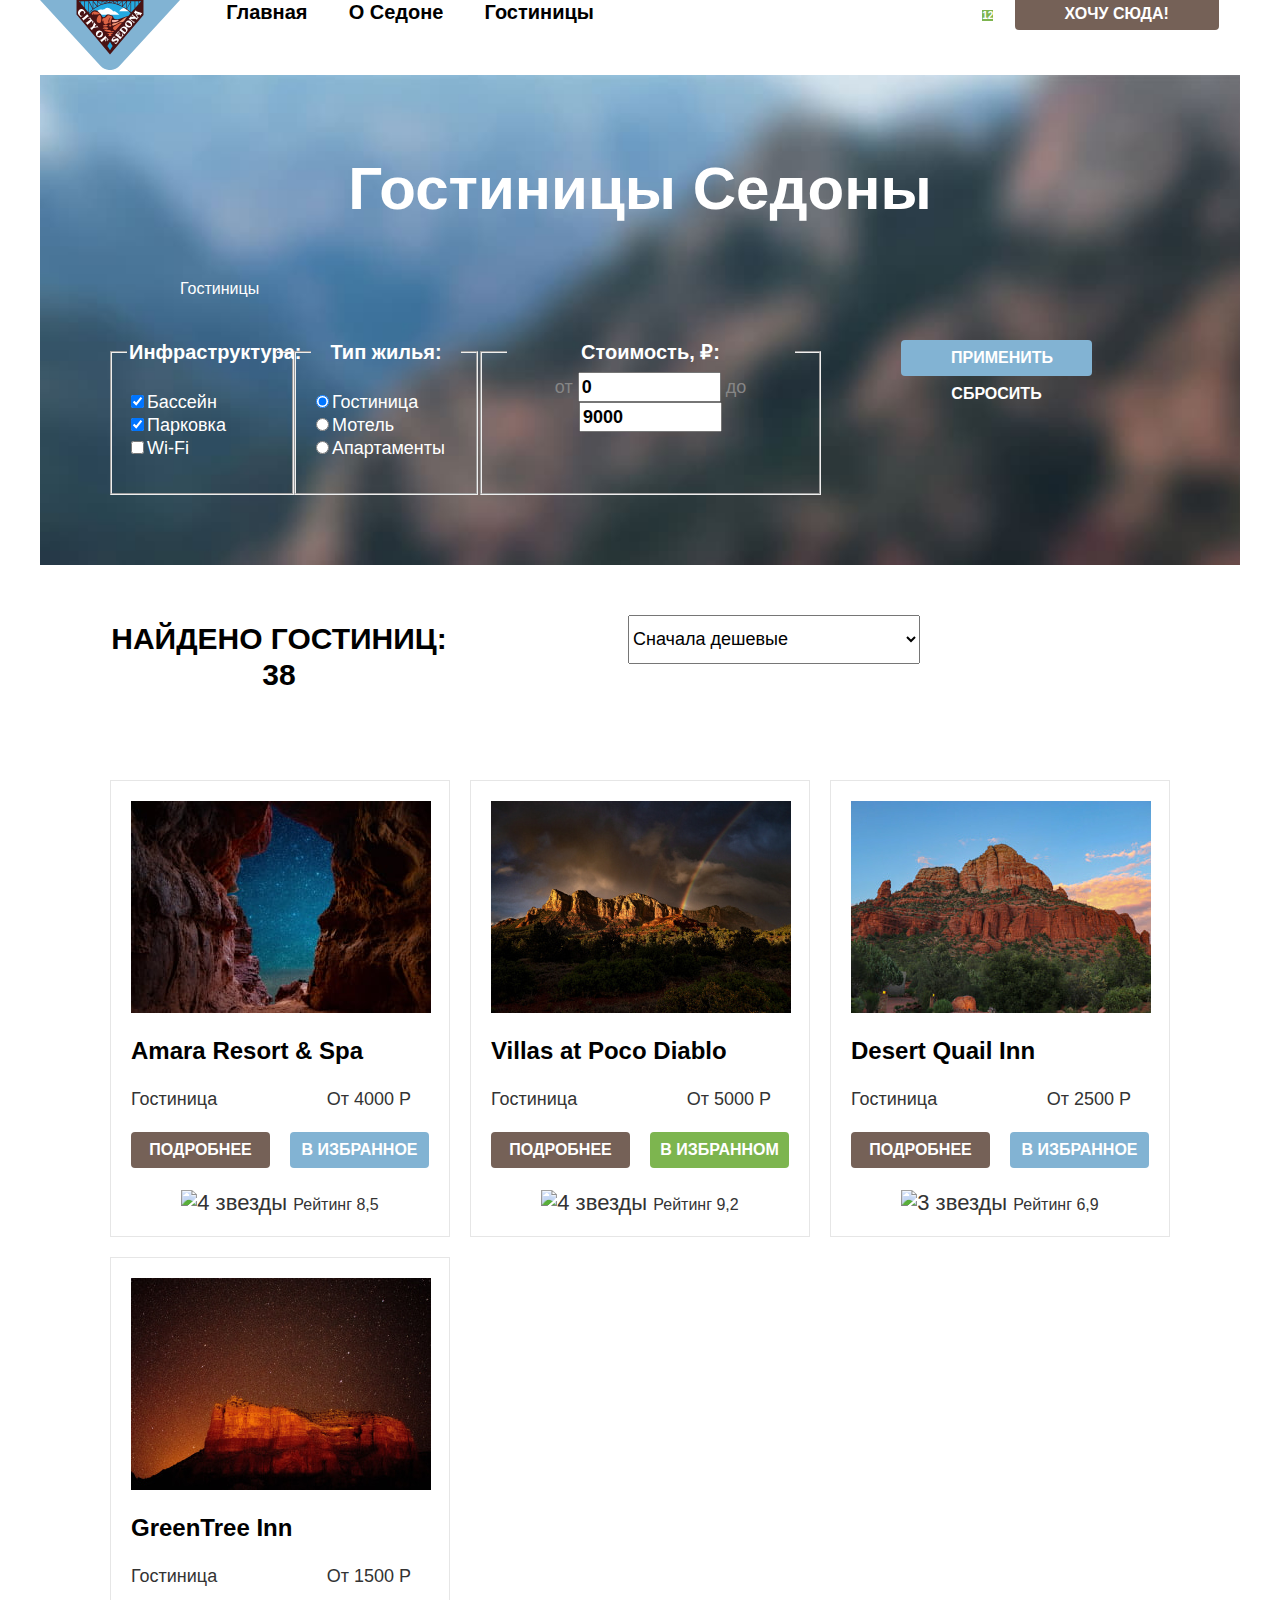
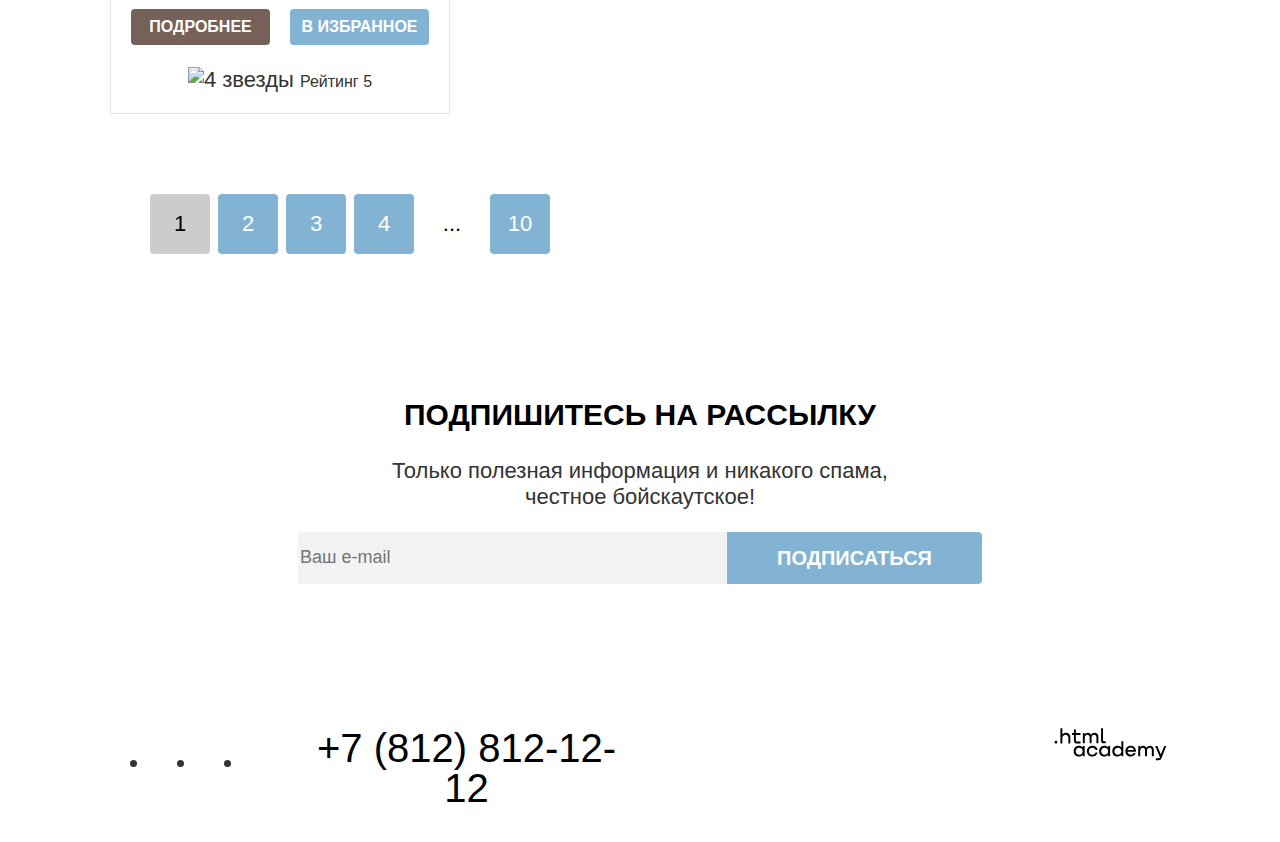
==== commit 7d35eeea: "Добавляет исправления по сеткам" ====
--- a/catalog.html
+++ b/catalog.html
@@ -145,11 +145,13 @@
               <ul class="product-list">
                 <li class="hotel-card">
                   <a class="hotel-card-link" href="#">
+                    <h3 class="hotel-card-title">Amara Resort & Spa</h3>
                     <img class="hotel-card-image" src="images/hotels/amara_resort_spa.jpg" width="300" height="212"  alt="Грот и звездное небо">
-                    <h3 class="hotel-card-title">Amara Resort & Spa</h3>
-                  </a>
-                  <p class="hotel-card-group">Гостиница</p>
-                  <p class="hotel-card-price">От 4000 Р</p>
+                  </a>
+                  <div class="hotel-card-group-price">
+                    <p class="hotel-card-group">Гостиница</p>
+                    <p class="hotel-card-price">От 4000 Р</p>
+                  </div>
                   <p class="card-buttons">
                     <a class="show-more" href="#">Подробнее</a>
                     <button class="favotite">В избранное</button>
@@ -162,11 +164,13 @@
                 </li>
                 <li class="hotel-card">
                   <a class="hotel-card-link" href="#">
+                    <h3 class="hotel-card-title">Villas at Poco Diablo</h3>
                     <img class="hotel-card-image" src="images/hotels/villas_at_poco_diablo.jpg" width="300" height="212" alt="Радуга в горах">
-                    <h3 class="hotel-card-title">Villas at Poco Diablo</h3>
-                  </a>
-                  <p class="hotel-card-group">Гостиница</p>
-                  <p class="hotel-card-price">От 5000 Р</p>
+                  </a>
+                  <div class="hotel-card-group-price">
+                    <p class="hotel-card-group">Гостиница</p>
+                    <p class="hotel-card-price">От 5000 Р</p>
+                  </div>
                   <p class="card-buttons">
                     <a class="show-more" href="#">Подробнее</a>
                     <button class="favotite-added">В избранном</button>
@@ -179,13 +183,15 @@
                 </li>
                 <li class="hotel-card">
                   <a class="hotel-card-link" href="#">
+                    <h3 class="hotel-card-title">Desert Quail Inn</h3>
                     <img class="hotel-card-image" src="images/hotels/desert_quai_inn.jpg" width="300" height="212" alt="Голубое небо на фоне горы">
-                    <h3 class="hotel-card-title">Desert Quail Inn</h3>
-                  </a>
-                  <p class="hotel-card-group">Гостиница</p>
-                  <p class="hotel-card-price">От 2500 Р</p>
-                  <p class="card-buttons">
-                    <a class="product-list" href="#">Подробнее</a>
+                  </a>
+                  <div class="hotel-card-group-price">
+                    <p class="hotel-card-group">Гостиница</p>
+                    <p class="hotel-card-price">От 2500 Р</p>
+                  </div>
+                  <p class="card-buttons">
+                    <a class="show-more" href="#">Подробнее</a>
                     <button class="favotite">В избранное</button>
                   </p>
                   <div class="rating">
@@ -196,11 +202,13 @@
                 </li>
                 <li class="hotel-card">
                   <a class="hotel-card-link" href="#">
+                    <h3 class="hotel-card-title">GreenTree Inn</h3>
                     <img class="hotel-card-image" src="images/hotels/gree_tree_inn.jpg" width="300" height="212" alt="Горы на фоне звездного неба">
-                    <h3 class="hotel-card-title">GreenTree Inn</h3>
-                  </a>
-                  <p class="hotel-card-group">Гостиница</p>
-                  <p class="hotel-card-price">От 1500 Р</p>
+                  </a>
+                  <div class="hotel-card-group-price">
+                    <p class="hotel-card-group">Гостиница</p>
+                    <p class="hotel-card-price">От 1500 Р</p>
+                </div>
                   <p class="card-buttons">
                     <a class="show-more" href="#">Подробнее</a>
                     <button class="favotite">В избранное</button>
@@ -213,15 +221,29 @@
                 </li>
               </ul>
           </section>
-      <!--Пагинация pagination-->
-            <nav class="pagination">
-              <a class="pagination-link pagination-current">1</a>
-              <a class="pagination-link" href="#">2</a>
-              <a class="pagination-link" href="#">3</a>
-              <a class="pagination-link" href="#">4</a>
-              <a class="pagination-link-points" href="#">...</a>
-              <a class="pagination-link" href="#">10</a>
-            </nav>
+      <!--Пагинация pagination                   <li class="breadcrumbs-list">
+                    <a class="breadcrumbs-item" href="catalog.html">Гостиницы</a>-->
+
+              <ul class="pagination">
+                <li class="pagination-item">
+                  <a class="pagination-link pagination-current" href="#">1</a>
+                </li>
+                <li class="pagination-item">
+                  <a class="pagination-link" href="#">2</a>
+                </li>
+                <li class="pagination-item">
+                  <a class="pagination-link" href="#">3</a>
+                </li>
+                <li class="pagination-item">
+                  <a class="pagination-link" href="#">4</a>
+                </li>
+                <li class="pagination-item">
+                  <a class="pagination-link-points" href="#">...</a>
+                </li>
+                <li class="pagination-item">
+                  <a class="pagination-link" href="#">10</a>
+                </li>
+            </ul>
           <!--Подписка-->
           <section class="subscription-catalog">
               <h2 class="subscription-catalog-title">Подпишитесь на рассылку</h2>
@@ -230,7 +252,7 @@
                 <label class="vissually-hidden" for="subscription-catalog-email" hidden>Введите ваш e-mail</label>
                 <input class="field-e-mail" type="email" name="subscription-catalog-email" placeholder="Ваш e-mail" id="subscription-catalog-email"
                   required>
-                <button class="button" type="submit">Подписаться</button>
+                <button class="button button-e-mail" type="submit">Подписаться</button>
               </form>
           </section>
         </div>
--- a/styles/styles.css
+++ b/styles/styles.css
@@ -69,13 +69,16 @@
 }
 
 .navigation {
-  display: flex;
+  /*display: grid; */ display: flex;
+  grid-template-columns: 140px 450px 268px;
+  column-gap: 5px;
   width: 1200px;
   font-size: 20px;
   Line-height:24px;
   font-weight: 700;
   color: #000000;
   margin: 0 auto;
+
 }
 
 .navigation-list {
@@ -86,6 +89,7 @@
   flex-direction: row;
   justify-content: space-evenly;
   list-style: none;
+  flex-wrap: wrap;
 }
 
 .navigation-user {
@@ -112,6 +116,7 @@
   text-align: center;
   color: #000000;
   text-decoration: none;
+  display: block;
 }
 
 .main-container {
@@ -219,7 +224,7 @@
   color: #000000;
 }
 
-.advantages-item-description, .services-description, .hotel-card-group, .hotel-card-price {
+.advantages-item-description, .services-description {
   font-size: 18px;
   Line-height: 21px;
   text-align: center;
@@ -317,10 +322,14 @@
   color:#FFFFFF;
   background-color: #F2F2F2;
   width: 452px;
-height: 52px;
-gap: 260px;
-border-radius: 4px 0 0 4px;
-border-width: 0;
+  height: 52px;
+  gap: 260px;
+  border-radius: 4px 0 0 4px;
+  border-width: 0;
+}
+
+.button-e-mail {
+  border-radius: 0 4px 4px 0;
 }
 
 .inner-header {
@@ -445,13 +454,12 @@
                                       /*Здесь иконки вида*/
 
 .product-list {
-  margin-bottom: 80px;
+ margin-bottom: 80px;
   padding: 0 70px;
   display: flex;
   flex-wrap:wrap;
   list-style: none;
   gap: 20px;
-
 
                        /*Обратить внимание на границы ячеек, центрирование */
 }
@@ -471,7 +479,29 @@
   font-weight: 700;
   color: #000000;
   text-decoration: none;
+  align-self: flex-start;
+  order: 1;
+    /*Нужно ли в catalog поменять местами название и изображение, если в тренажерах сказано, что название первым идет*/
   }
+
+.hotel-card-group-price {
+  display: grid;
+  grid-template-columns: 140px 140px;
+}
+
+.hotel-card-group {
+  font-size: 18px;
+  Line-height: 21px;
+  text-align:left;
+  margin: 0;
+}
+
+.hotel-card-price {
+  font-size: 18px;
+  Line-height: 21px;
+  text-align:right;
+  margin: 0;
+}
 
 .hotel-card-link {
 font-size: 24px;
@@ -479,12 +509,13 @@
 font-weight: 700;
 color: #000000;
 text-decoration: none;
+display: flex;
+flex-direction: column;
 }
 
 .card-buttons {
   display: flex;
   gap: 20px;
-
 }
 
 .show-more {
@@ -544,6 +575,7 @@
   display:flex;
   gap: 8px;
   margin-left: 70px;
+  list-style-type: none;
 }
 
 .pagination-link {
@@ -569,10 +601,14 @@
   background-color: #FFFFFF;
   color: #000000;
   text-decoration: none;
-  width: 60px;
-  height: 60px;
+  display: flex;
+  min-width: 60px;
+  min-height: 60px;
   border-radius: 4px;
-  padding: 11px 0 0 0;
+  padding: 8px;
+  align-items: center;
+  justify-content: center;
+  flex-wrap: wrap;
 }
 
 .subscription-catalog {
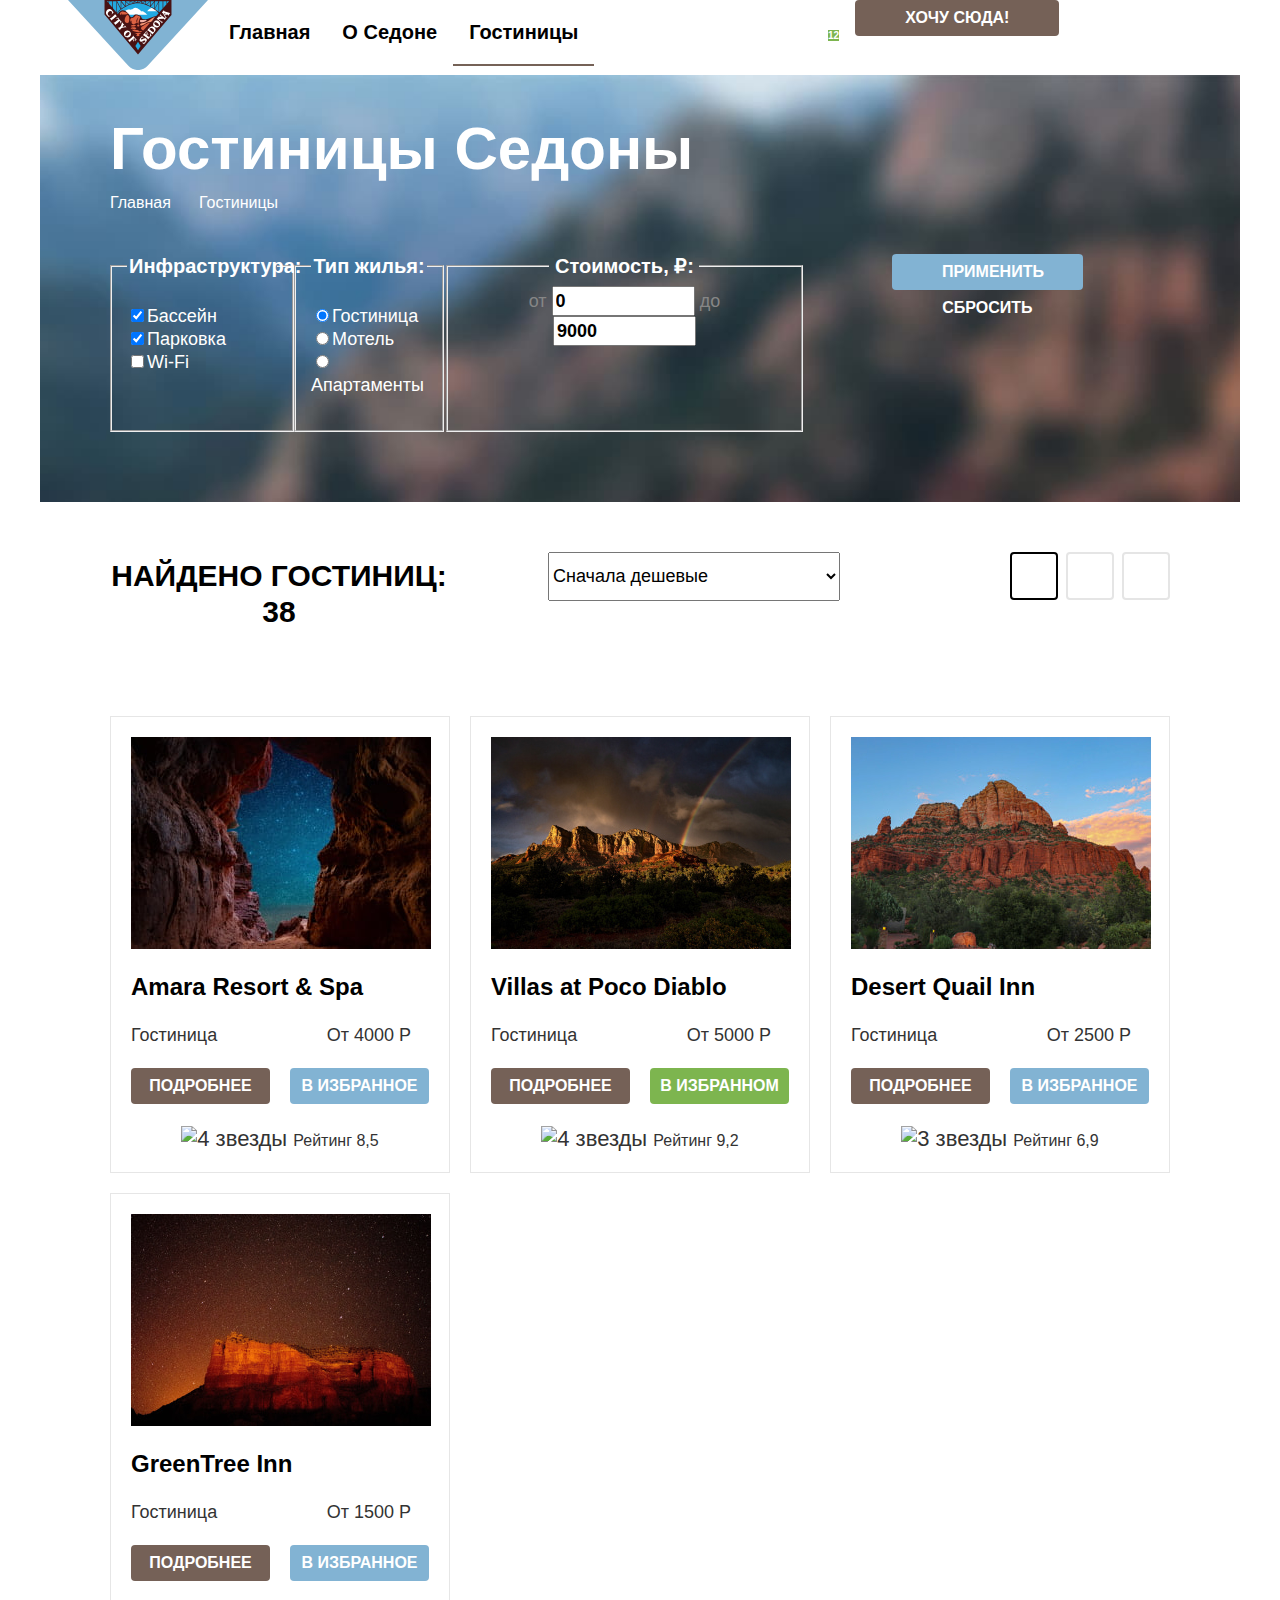
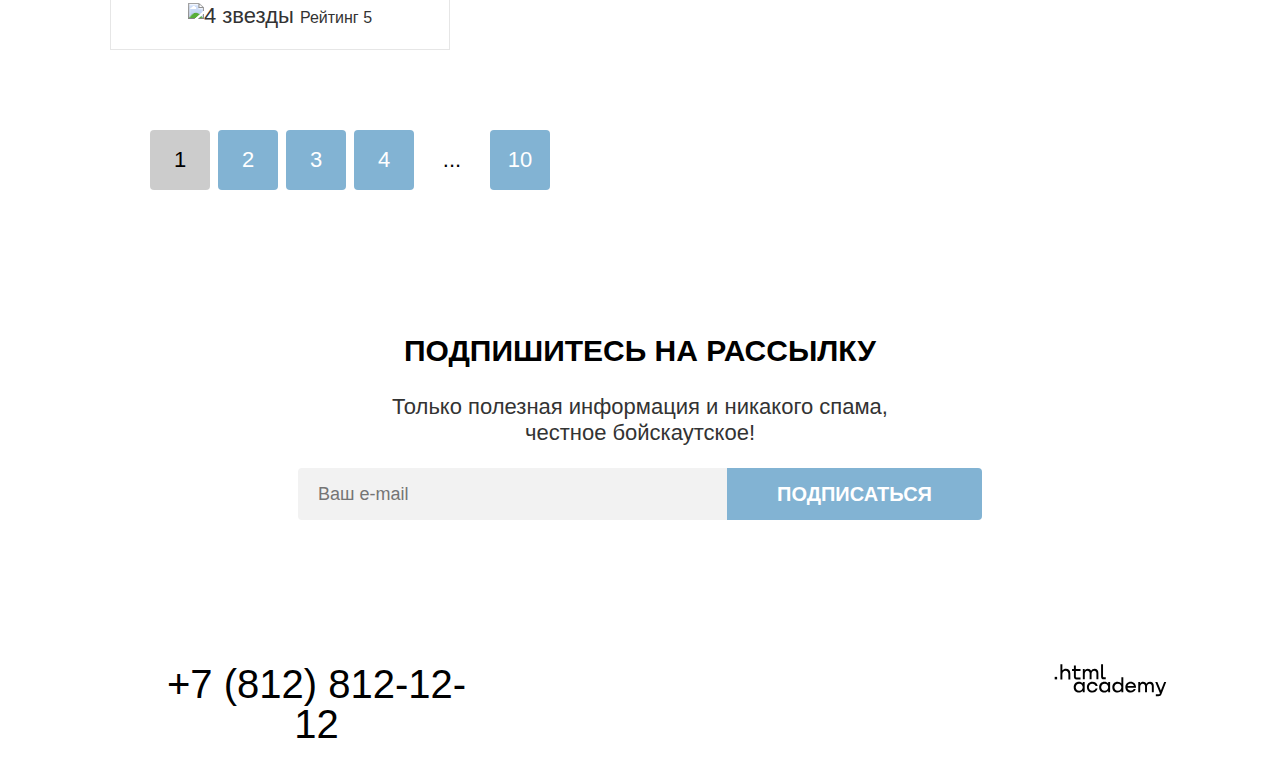
==== commit 8d6b3e47: "Добавлено Сетки компонентов на флексах" ====
--- a/catalog.html
+++ b/catalog.html
@@ -17,13 +17,13 @@
             </a>
             <ul class="navigation-list">
               <li class="navigation-item">
-                <a class="navigation-link navigation-link-current" href="index.html" aria-current="page">Главная</a>
+                <a class="navigation-link" href="index.html" aria-current="page">Главная</a>
               </li>
               <li class="navigation-item">
                 <a class="navigation-link" href="about.html">О Cедоне</a>
               </li>
               <li class="navigation-item">
-                <a class="navigation-link" href="catalog.html">Гостиницы</a>
+                <a class="navigation-link navigation-link-current" href="catalog.html">Гостиницы</a>
               </li>
             </ul>
             <ul class="navigation-list navigation-user">
@@ -54,7 +54,7 @@
                 <ul class="breadcrumbs">
                   <li class="breadcrumbs-list">
                     <a class="breadcrumbs-item" href="index.html">
-                      <span class="breadcrumbs-hidden" hidden>Главная</span>
+                      <span class="breadcrumbs-hidden">Главная</span>
                     </a>
                   </li>
                   <li class="breadcrumbs-list">
@@ -130,13 +130,13 @@
                 <option value="popular">Сначала популярные</option>
               </select>
               <div class="sort">
-                <a class="sort sort-current" href="catalog.html?view=tile">
+                <a class="sort-botton sort-current" href="catalog.html?view=tile">
                   <span class="visually-hidden" hidden>Показать карточки</span>
                 </a>
-                <a class="sort" href="catalog.html?view=card">
+                <a class="sort-botton" href="catalog.html?view=card">
                   <span class="visually-hidden" hidden>Показать карточки c описанием</span>
                 </a>
-                <a class="sort" href="catalog.html?view=list">
+                <a class="sort-botton" href="catalog.html?view=list">
                   <span class="visually-hidden" hidden>Показать список</span>
                 </a>
               </div>
@@ -243,6 +243,7 @@
                 <li class="pagination-item">
                   <a class="pagination-link" href="#">10</a>
                 </li>
+
             </ul>
           <!--Подписка-->
           <section class="subscription-catalog">
@@ -260,7 +261,7 @@
 
       <!--footer-->
       <footer class="page-footer">
-        <section class="footer-socials">
+        <section class="footer-contacts">
           <div class="social-media">
             <h3 class="visually-hidden">Социальные сети</h3>
             <ul class="social-links">
--- a/styles/styles.css
+++ b/styles/styles.css
@@ -69,8 +69,7 @@
 }
 
 .navigation {
-  /*display: grid; */ display: flex;
-  grid-template-columns: 140px 450px 268px;
+  display: flex;
   column-gap: 5px;
   width: 1200px;
   font-size: 20px;
@@ -81,19 +80,22 @@
 
 }
 
-.navigation-list {
-  width: 450px;
+.header-logo-link {
+  margin-left: 28px;
+}
+
+.navigation-list {    /*Ничего, что у меня переполнение с 4 пунтка уже на 2 строку идет?*/
+  width: 460px;
   margin: 0;
   padding:0;
   display: flex;
-  flex-direction: row;
-  justify-content: space-evenly;
-  list-style: none;
   flex-wrap: wrap;
+  list-style-type: none;
 }
 
 .navigation-user {
-  max-width: 300px;
+  min-width: 44px;
+  min-height: 64px;
   margin-left: auto;
 }
 
@@ -107,6 +109,9 @@
   background-color: #756157;
   padding: 8px 50px 8px 50px;
   border-radius: 4px;
+  display: flex;
+  align-items: center;
+
 }
 
 .navigation-link {
@@ -117,10 +122,20 @@
   color: #000000;
   text-decoration: none;
   display: block;
+  padding: 20px 16px;
+}
+
+.navigation-link-current {
+  position: relative;
+  border-bottom: 2px solid #756257;
+
+
 }
 
 .main-container {
   flex-grow: 1;
+  padding:0;
+  margin: 0;
 }
 
 .main-inner {
@@ -128,6 +143,7 @@
   /*color: #333333;*/
   background-color: #FFFFFF;
   text-align: center;
+  margin:0;
 }
 
 .page-container {
@@ -148,9 +164,7 @@
   background-image: url("../images/mountains_background.jpg");
   background-size: cover;
   background-repeat:no-repeat;
-}
-
-.slogan-image {
+  margin:0;
   padding: 51px 371px 82px;
 }
 
@@ -164,6 +178,7 @@
   font-weight: 700;
   text-transform:uppercase;
   color: #000000;
+  margin-top: 0;
 }
 
 .advantages-list {
@@ -201,6 +216,7 @@
 
 .advanages-column-text {
   width: 400px;
+  padding-top: 102px;
   padding-left: 85px;
   padding-right: 85px;
   box-sizing: border-box;
@@ -212,7 +228,8 @@
   font-weight: 700;
   color: #FFFFFF;
   text-transform:uppercase;
-  padding-top: 102px; /*не уверена*/
+ /*не уверена*/
+  margin-bottom: 30px;
 }
 
 .advantages-item-title, .services-title {
@@ -222,6 +239,7 @@
   text-align: center;
   text-transform:uppercase;
   color: #000000;
+  margin-bottom: 30px;
 }
 
 .advantages-item-description, .services-description {
@@ -250,7 +268,7 @@
 .services-item-2 {
   background-color :#FFFFFF;
   width: 400px;
-  height: 385px;
+  min-height: 385px;
   display: flex;
   flex-direction: column;
   justify-content: center;
@@ -262,7 +280,7 @@
 .services-item-1 {
   background-color: rgba(131, 179, 211, 0.12);
   width: 400px;
-  Height: 385px;
+  min-height: 385px;
   display: flex;
   flex-direction: column;
   justify-content: center;
@@ -306,8 +324,9 @@
   Line-height:24px;
   font-weight: 700;
   color: #FFFFFF;
-  Width: 150px;
-  margin: 0 auto;
+  max-width: 150px;
+  margin: 0 auto;
+  box-sizing: border-box;
 }
 
 .price {
@@ -319,13 +338,14 @@
   font-family: inherit;
   font-size: 18px;
   line-height: 24px;
-  color:#FFFFFF;
+  color: #000000;
   background-color: #F2F2F2;
   width: 452px;
   height: 52px;
   gap: 260px;
   border-radius: 4px 0 0 4px;
   border-width: 0;
+  padding-left:20px;
 }
 
 .button-e-mail {
@@ -336,25 +356,30 @@
   padding-top: 35px;
   padding-left: 70px;
   padding-right: 70px;
-  margin: 0;
+
 }
 
 .inner-header-title {
   font-size: 60px;
+  margin:0;
   line-height: 78px;
   font-weight: 700;
+  display: flex;
+  justify-content: flex-start;
 }
 
 .breadcrumbs {
   display: flex;
+  margin: 0 auto;
+  padding: 0;
+  list-style-type: none;
   flex-direction: row;
-  padding-top: 6px;
-  padding-left: 70px;
-  margin: 0 auto;
+
+
 }
 
 .breadcrumbs-list {
-  list-style-type: none;
+  margin-right: 28px;
 }
 
 .breadcrumbs-item {
@@ -366,7 +391,14 @@
 }
 
 .visually-hidden {
-  display: none;
+  position: absolute;
+  width: 1px;
+  height: 1px;
+  margin: -1px;
+  padding: 0;
+  border: 0;
+  clip: rect(0 0 0 0);
+  overflow: hidden;
 }
 
 .catalog-filters {
@@ -450,15 +482,32 @@
   Height: 49px;
   Width: 292px;
 }
-
-                                      /*Здесь иконки вида*/
+                             /*Bконки вида*/
+.sort {
+  display: grid;
+  grid-template-columns: repeat(3, 48px);
+  width: 160px;
+  grid-gap: 8px;
+}
+
+.sort-botton {
+  width: 48px;
+  height: 48px;
+  border: 2px solid #E5E5E5;
+  border-radius: 4px;
+  box-sizing: border-box;
+}
+
+.sort-current {
+  border: 2px solid #000000;
+}
 
 .product-list {
  margin-bottom: 80px;
   padding: 0 70px;
   display: flex;
   flex-wrap:wrap;
-  list-style: none;
+  list-style-type: none;
   gap: 20px;
 
                        /*Обратить внимание на границы ячеек, центрирование */
@@ -590,6 +639,7 @@
   align-items: center;
   justify-content: center;
   flex-wrap: wrap;
+
 }
 
 .pagination-current {
@@ -628,7 +678,7 @@
   text-transform:uppercase;
 }
 
-.footer-socials {
+.footer-contacts {
   display: flex;
   width: 1200px;
   margin: 0 auto;
@@ -638,15 +688,20 @@
 
                      /*Footer*/
 .social-links {
-  display: flex;
+
+  margin: 0;
+  padding: 0;
+  display: flex;
+  flex-wrap: wrap;
   max-width: 150px;
   margin-right: 41px;
-}
-
-.social-links-icon {
+  list-style-type: none
+
+}
+
+.footer-social-item {
   display: flex;
   justify-content: center;
-  width: 24px;
   Width: 47px;
   Height:40px;
 }
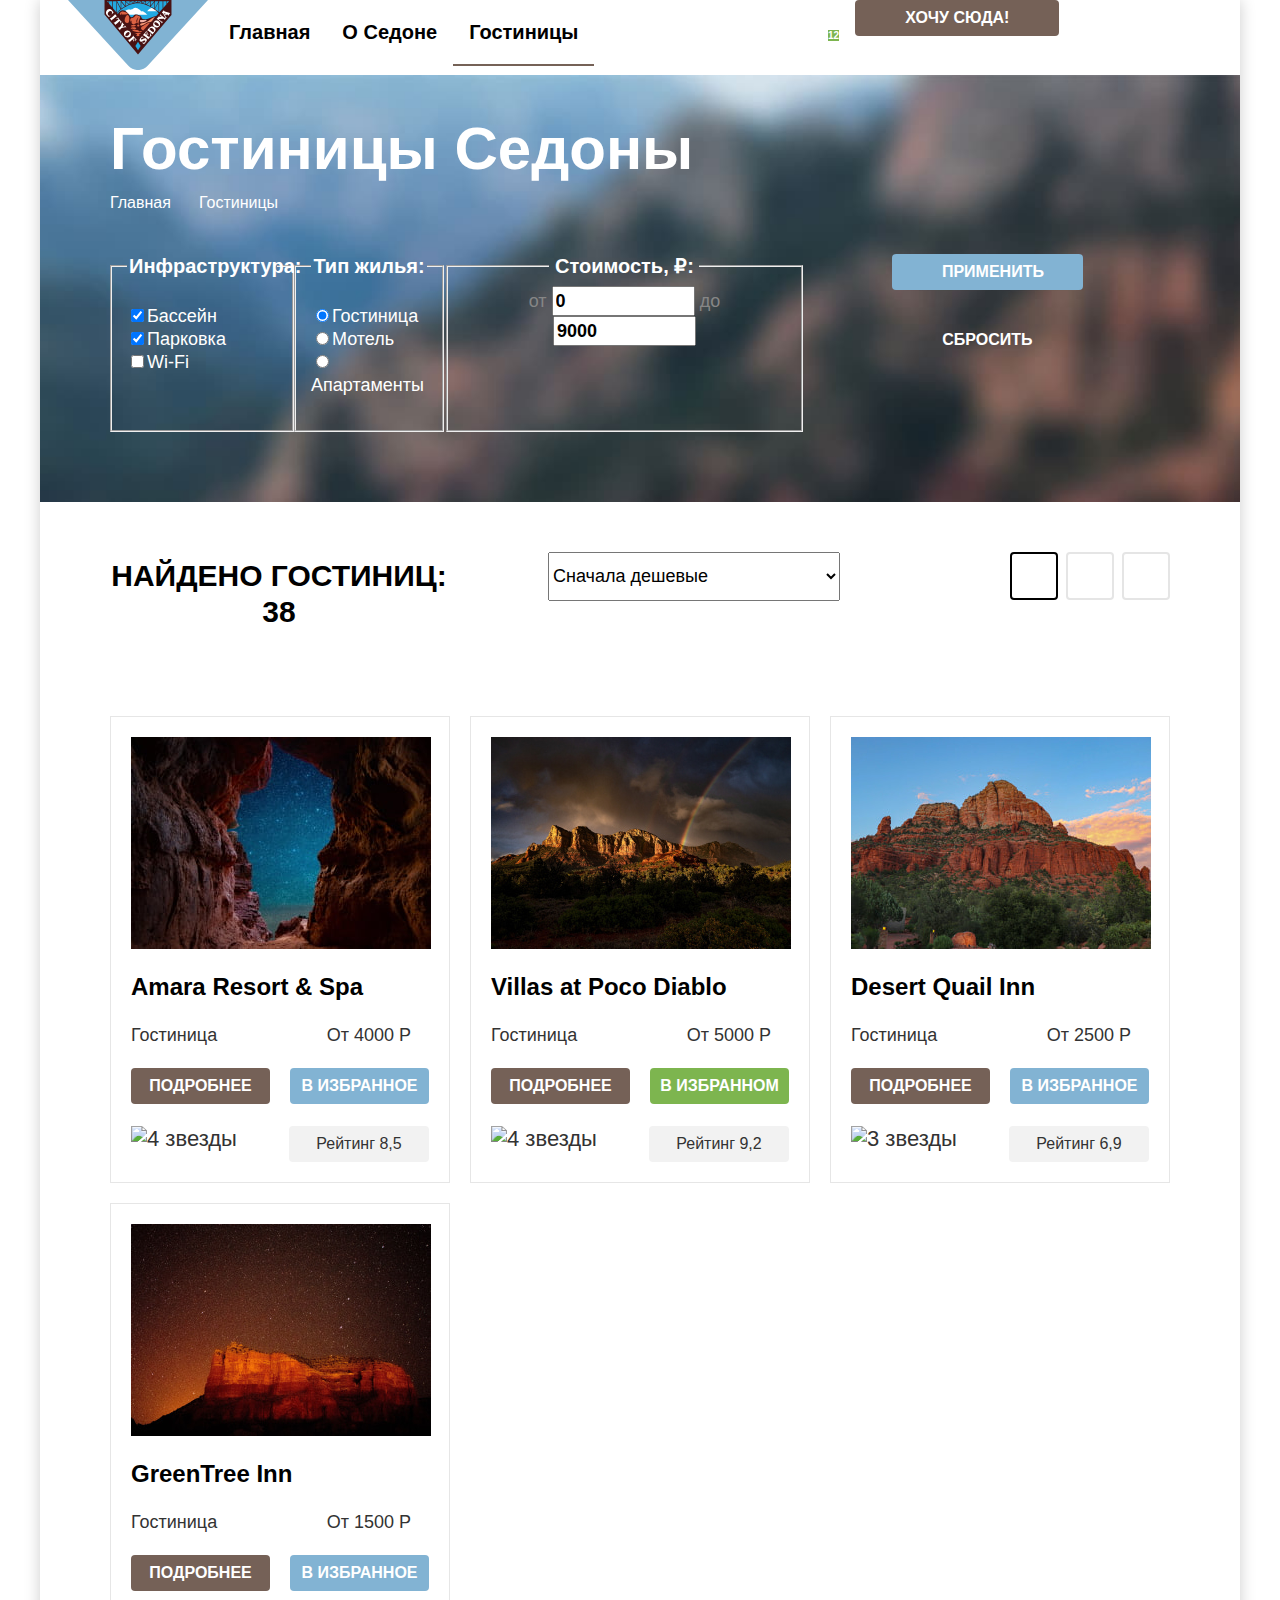
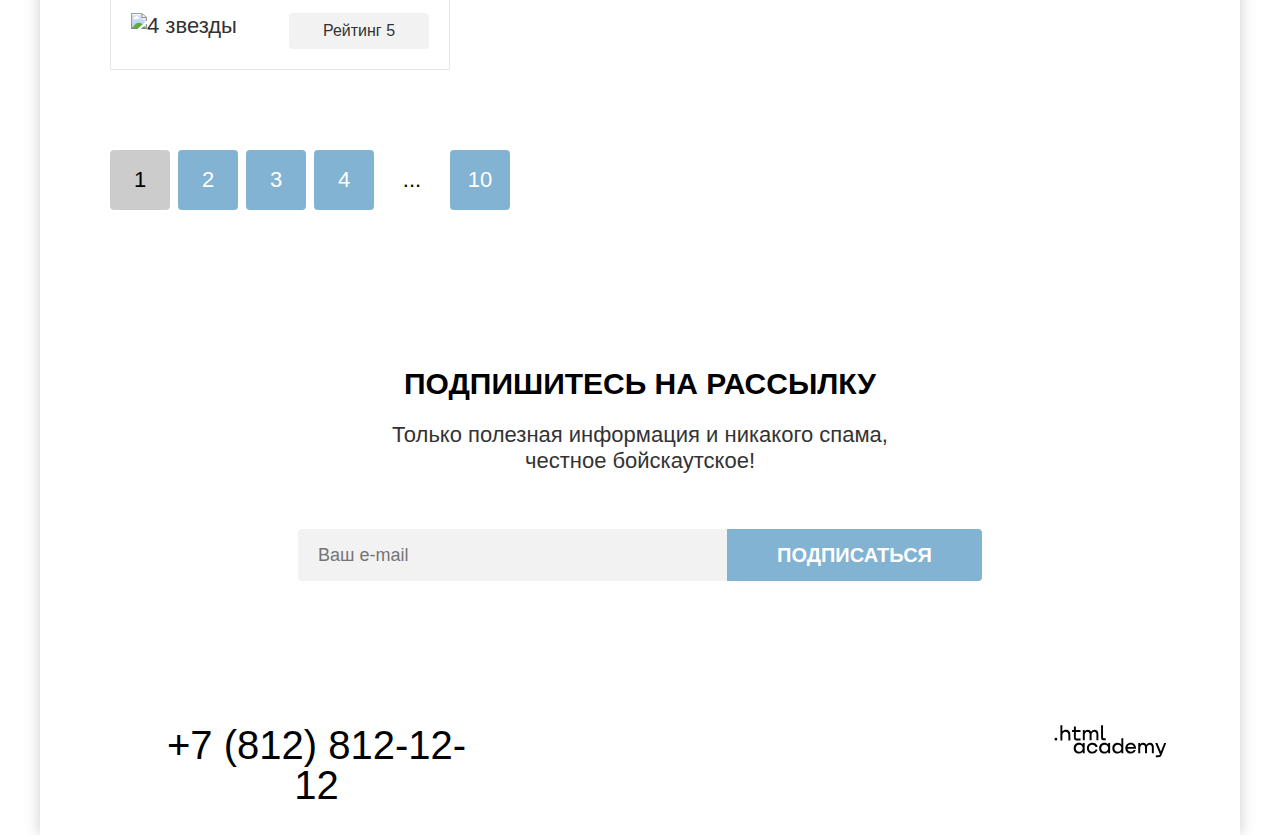
==== commit 8da04886: "Сетки исправила+добавила каталог на гридах" ====
--- a/catalog.html
+++ b/catalog.html
@@ -243,7 +243,6 @@
                 <li class="pagination-item">
                   <a class="pagination-link" href="#">10</a>
                 </li>
-
             </ul>
           <!--Подписка-->
           <section class="subscription-catalog">
--- a/styles/styles.css
+++ b/styles/styles.css
@@ -19,8 +19,8 @@
 
 body {
   margin: 0;
-  display: flex;
-  flex-direction:column;
+  width: 1280px;
+  display: flex;
   min-height:100%;
   font-family: "PT Sans", sans-serif;
   font-size: 22px;
@@ -38,7 +38,8 @@
   display: flex;
   width: 1200px;
   flex-direction:column;
-  margin: 0 auto;
+  background-color: #FFFFFF;
+  box-shadow: 0 0 15px 0 rgba(0, 0, 0, 0.2);
 }
 
 *, *::before, *::after {
@@ -146,11 +147,6 @@
   margin:0;
 }
 
-.page-container {
-  width: 1200px;
-  margin: 0 auto;
-}
-
 .count {
 font-size: 10px;
 line-height: 10px;
@@ -169,7 +165,7 @@
 }
 
 .advantages-general {
-  padding: 69px 274px;
+  padding: 69px 70px;
 }
 
 .advantages-title, .services-title-general, .booking-title, .search-hotels-titles {
@@ -255,7 +251,7 @@
 }
 
 .services-general {
-  padding: 64px 355px;
+  padding: 64px 70px;
 }
 
 .services-list {
@@ -290,7 +286,7 @@
 }
 
 .booking {
-  padding: 96px 304px;
+  padding: 96px 70px;
 }
 
 .subscription {
@@ -448,6 +444,7 @@
 Width: 191px;
 Height: 36px;
 border-width: 0;
+margin-bottom: 32px;
 }
 
 .button-reset  {
@@ -503,19 +500,17 @@
 }
 
 .product-list {
- margin-bottom: 80px;
-  padding: 0 70px;
-  display: flex;
-  flex-wrap:wrap;
+  display: grid;
+  grid-template-columns: repeat(3, 340px);
   list-style-type: none;
   gap: 20px;
-
+  padding: 0 70px;
+  margin-bottom: 80px;
                        /*Обратить внимание на границы ячеек, центрирование */
 }
 
 .hotel-card {
   box-sizing: border-box;
-  Width: 340px;
   Border: 1px solid;
   border-color: rgba(230, 230, 230, 1);
   padding: 20px;
@@ -615,16 +610,34 @@
 align-items: center;
 }
 
+.rating {
+  display:flex;
+  justify-content: space-between;
+  margin-top: 0;
+  margin-bottom: 0;
+}
+
 .reputation-result {
 font-size: 16px;
 line-height: 20px;
-}
+background-color: #F2F2F2;
+padding: 8px;
+border-radius: 4px;
+width: 140px;
+display: flex;
+justify-content: center;
+align-items: center;
+border-radius: 4px;
+opacity: 0px;
+}
+
 
 .pagination {
   display:flex;
   gap: 8px;
-  margin-left: 70px;
   list-style-type: none;
+  padding-left: 70px;
+  margin-bottom: 60px;
 }
 
 .pagination-link {
@@ -670,6 +683,8 @@
 }
 
 .subscription-catalog-title {
+  margin-top: 0;
+  margin-bottom: 20px;
   font-size: 30px;
   font-weight: 700;
   line-height: 36px;
@@ -678,6 +693,11 @@
   text-transform:uppercase;
 }
 
+.subscription-catalog-description {
+  margin-top: 0;
+  margin-bottom: 55px;
+}
+
 .footer-contacts {
   display: flex;
   width: 1200px;
